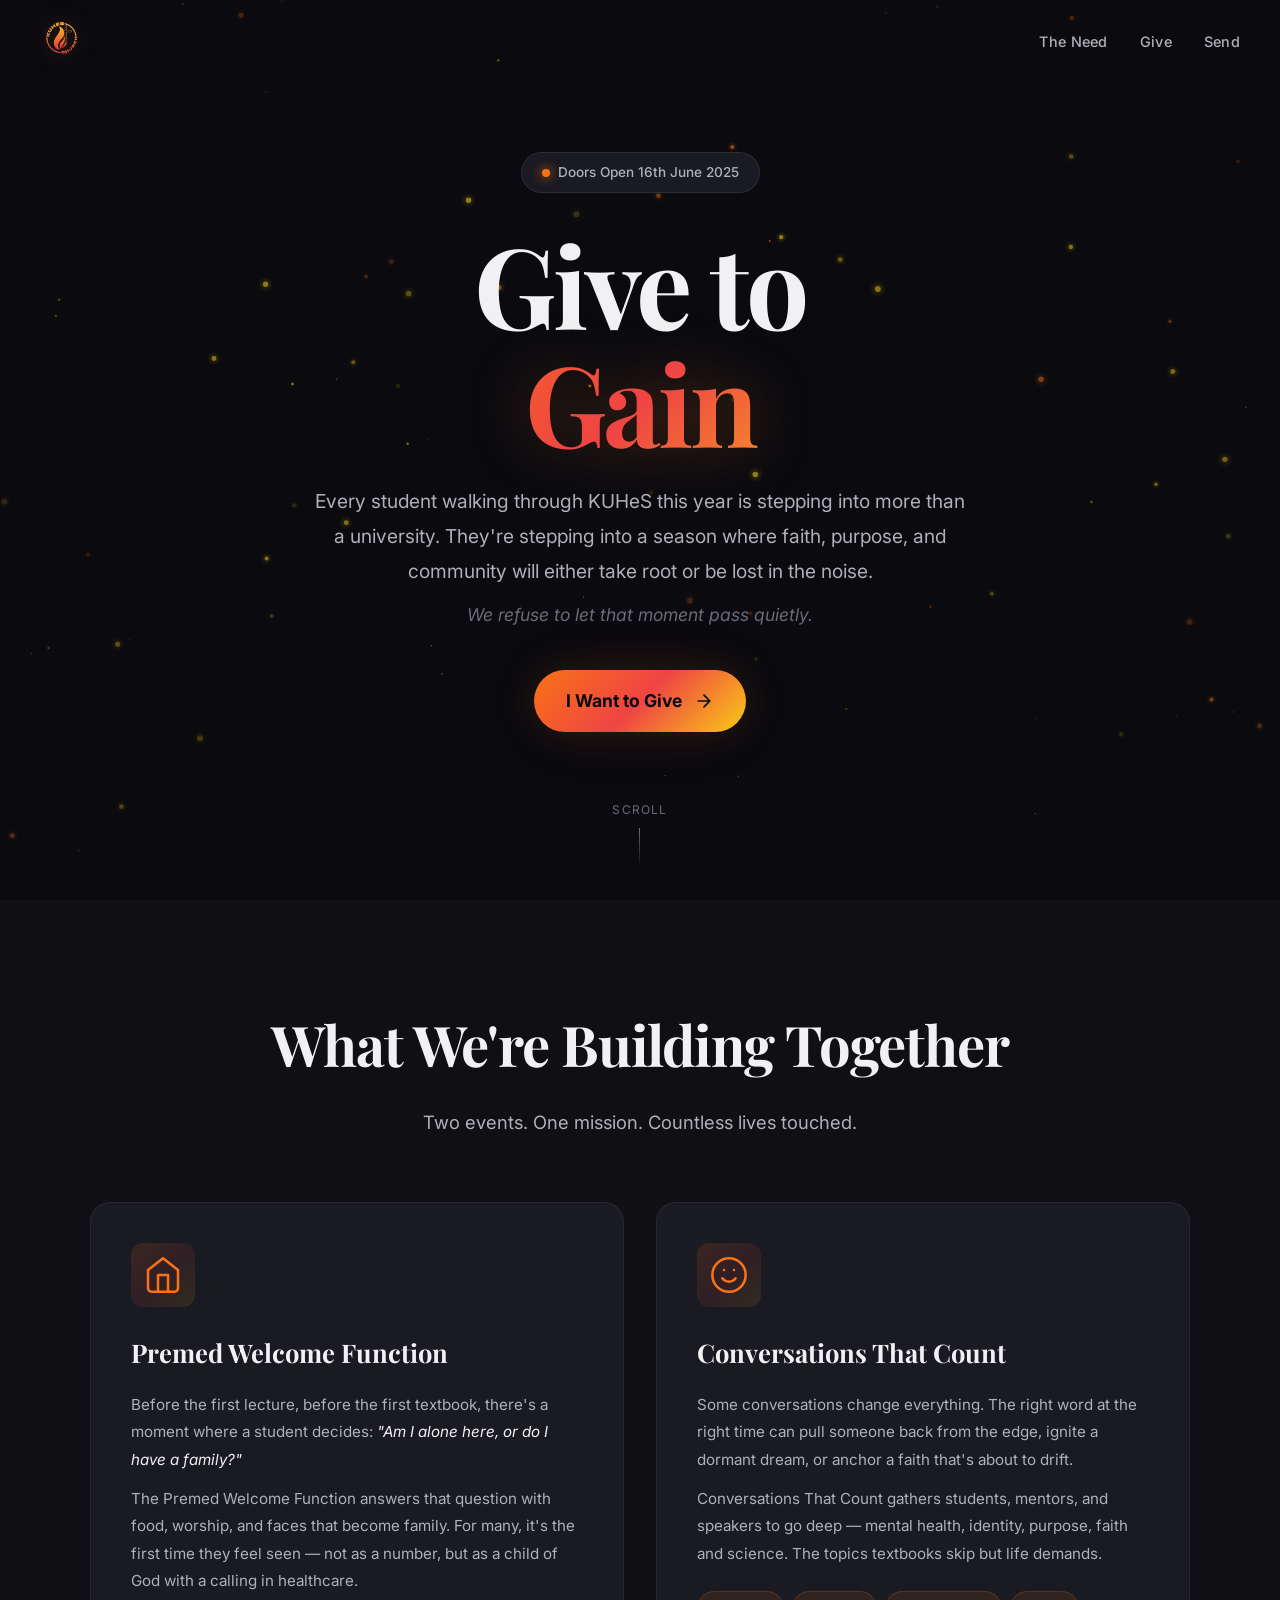
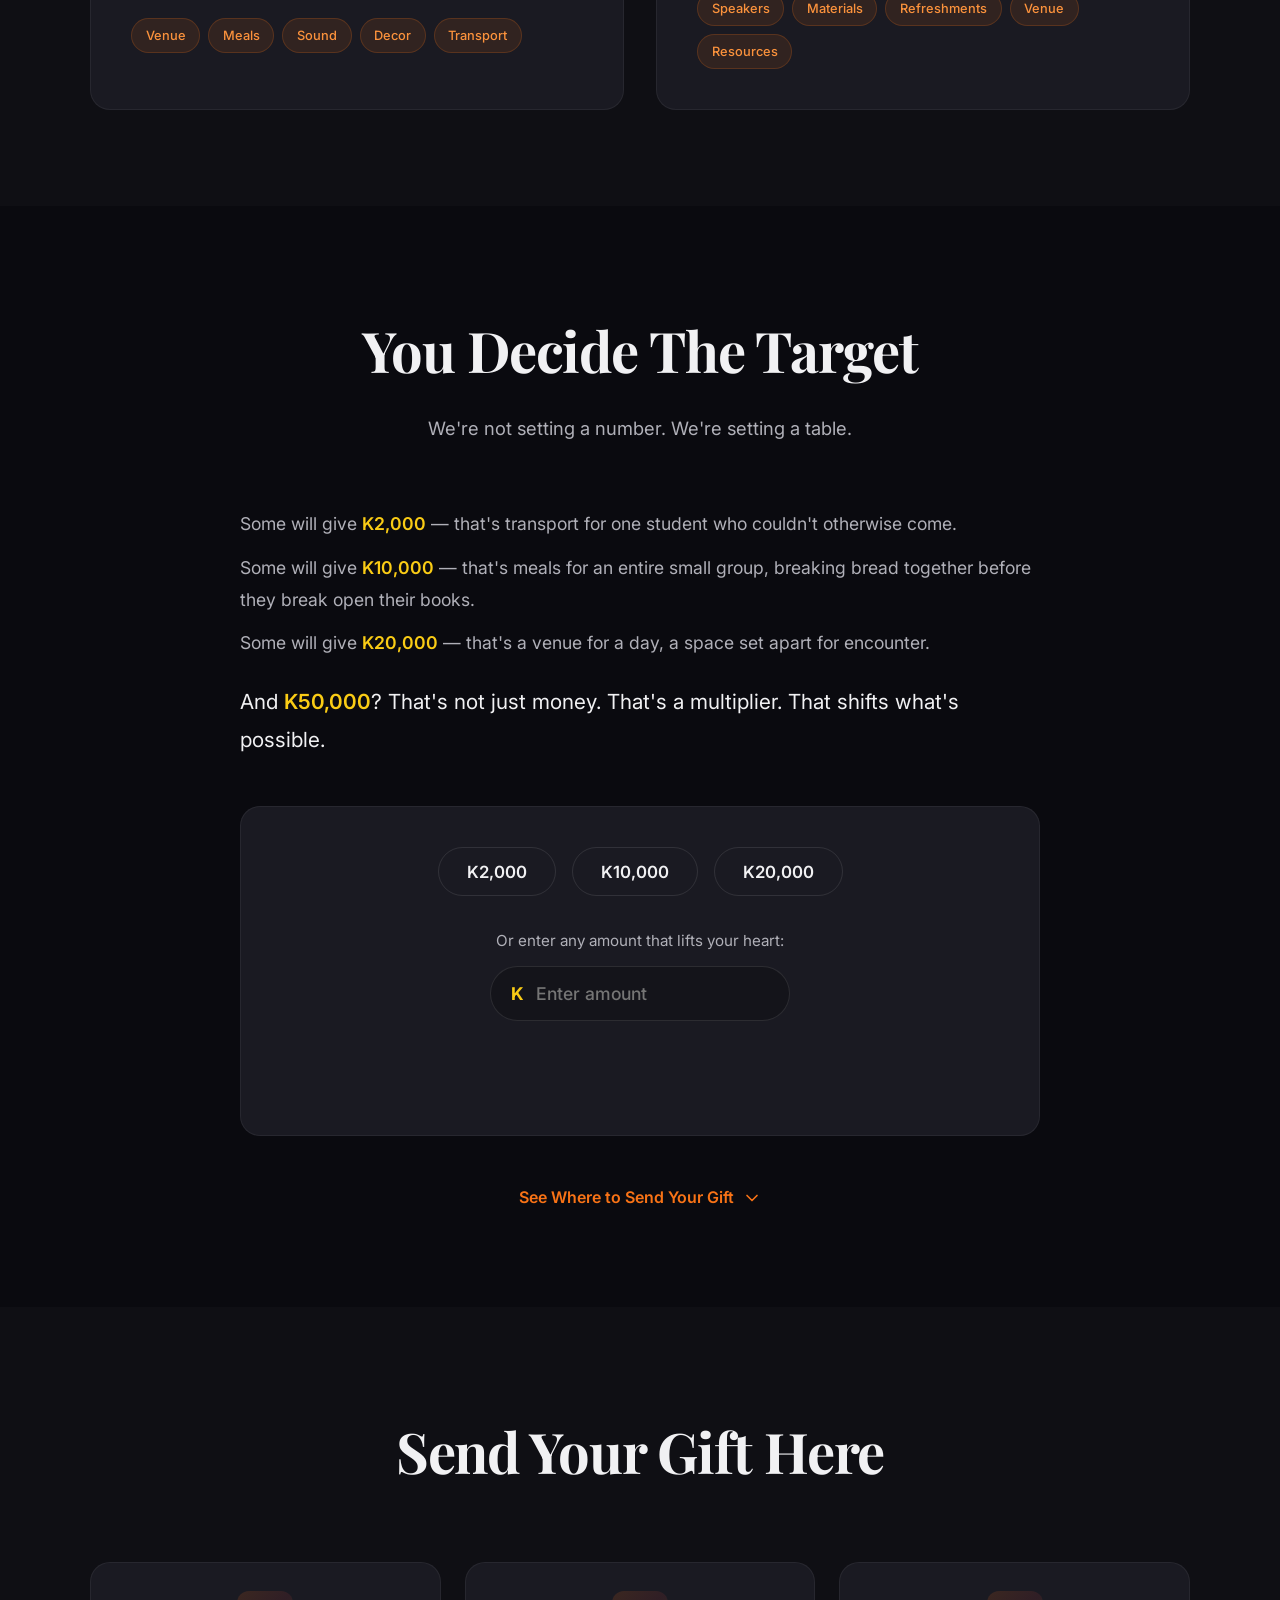
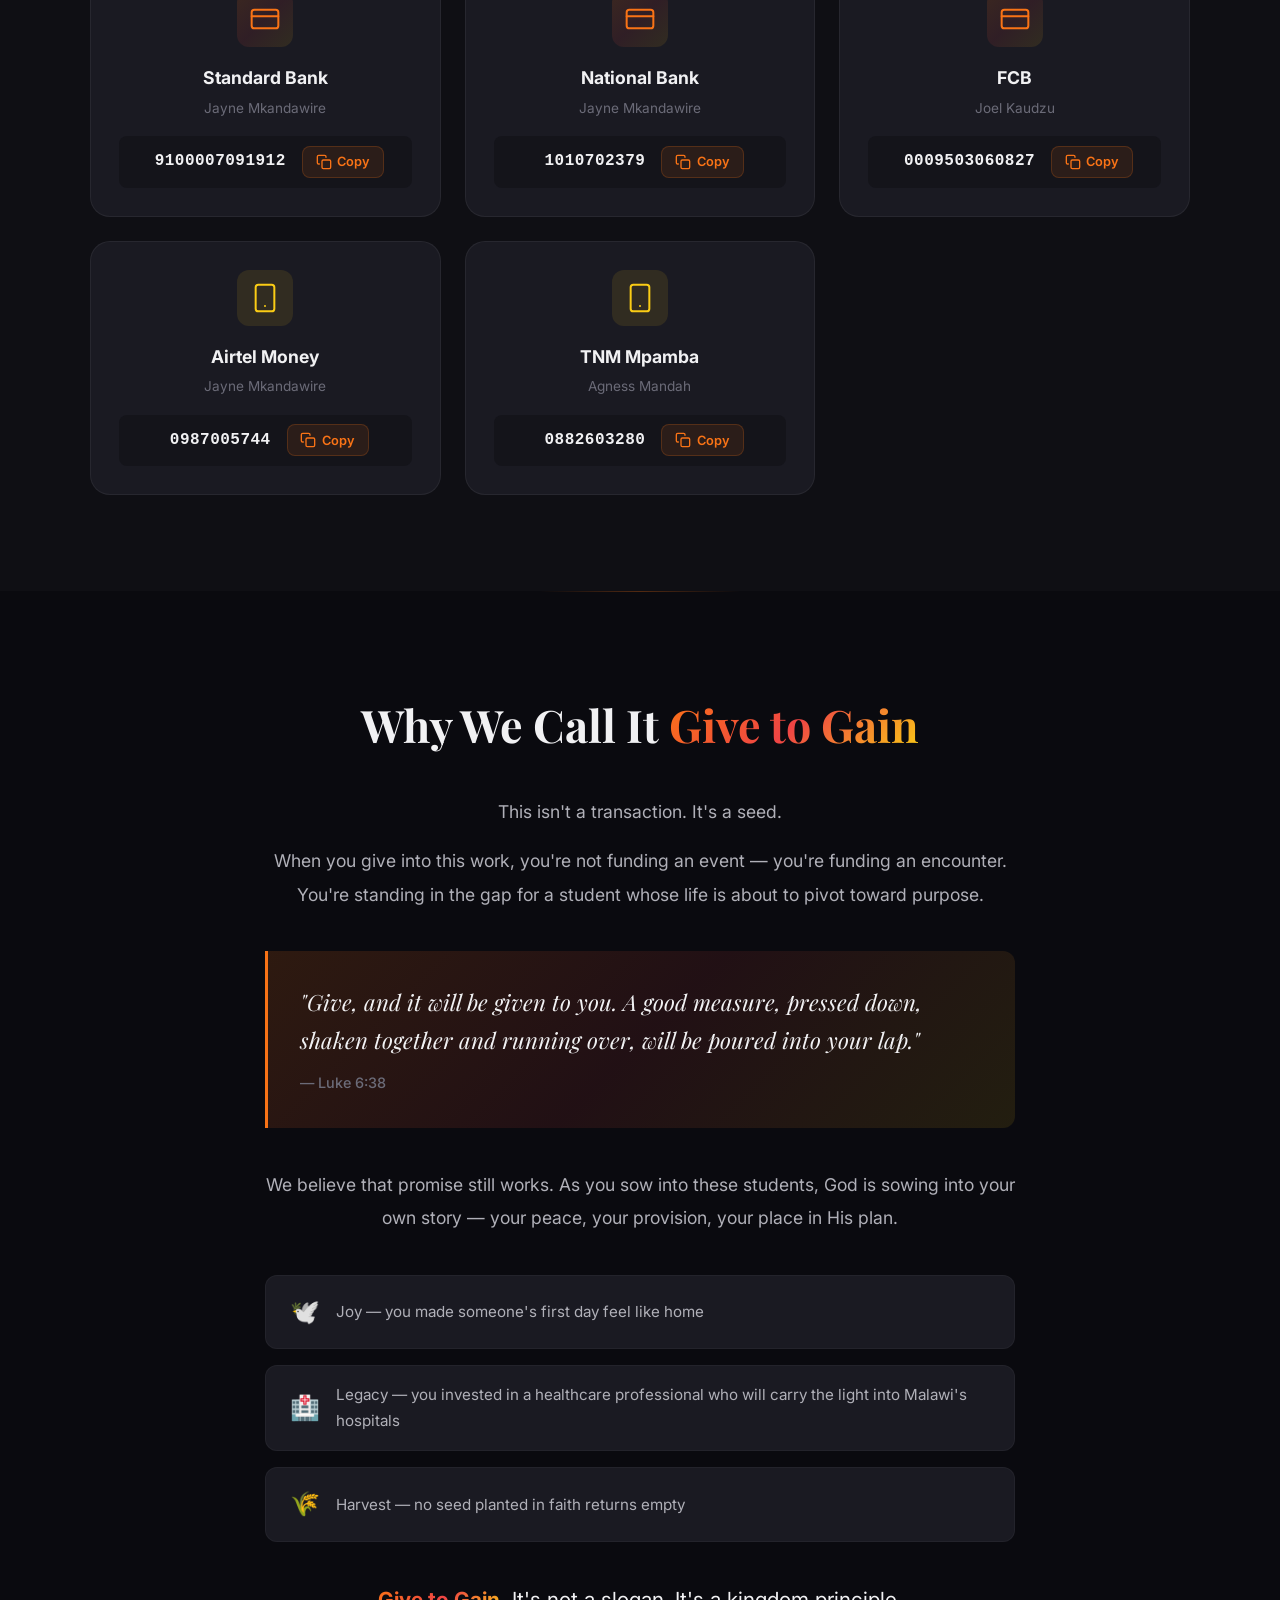
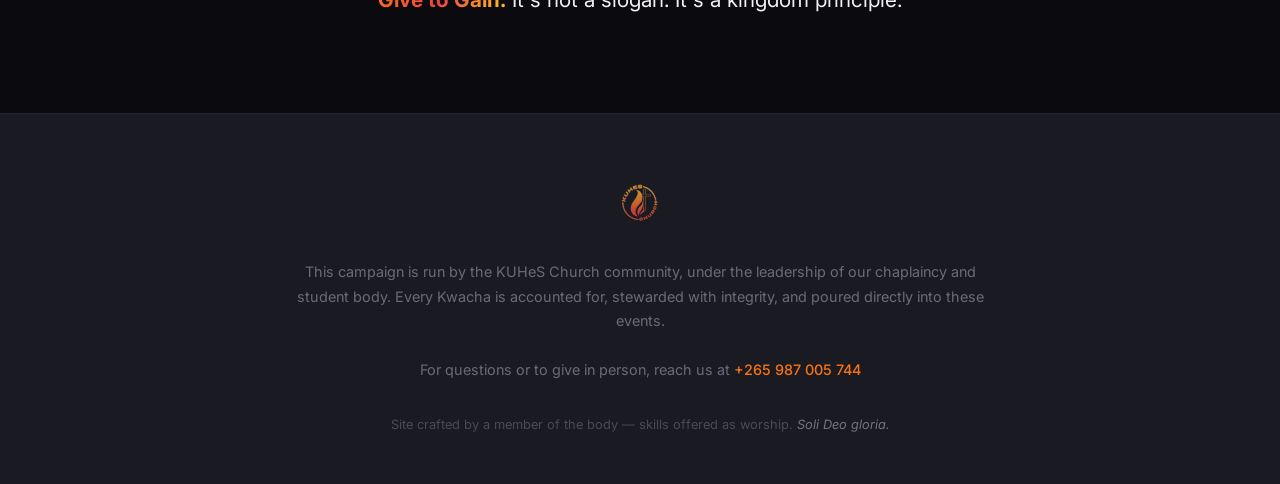
==== index.html @ b6901326 "Initial commit: Give to Gain — KUHeS Church 2025 landing page" ====
<!DOCTYPE html>
<html lang="en">
<head>
    <meta charset="UTF-8">
    <meta name="viewport" content="width=device-width, initial-scale=1.0">
    <meta name="description" content="Give to Gain — KUHeS Church 2025. Help us create a warm, impactful first experience for every student walking through KUHeS this year.">
    
    <!-- Open Graph / Social Preview -->
    <meta property="og:title" content="Give to Gain — KUHeS Church 2025">
    <meta property="og:description" content="Two events. One mission. Countless lives touched. Give what lifts your heart.">
    <meta property="og:type" content="website">
    <meta property="og:image" content="https://your-domain.com/assets/og-image.jpg">
    <meta property="og:image:width" content="1200">
    <meta property="og:image:height" content="630">
    <meta property="og:image:alt" content="Give to Gain - KUHeS Church 2025 campaign">
    <meta property="og:site_name" content="KUHeS Church">
    <meta property="og:locale" content="en_MW">
    
    <!-- Twitter Card (for Twitter/X previews) -->
    <meta name="twitter:card" content="summary_large_image">
    <meta name="twitter:title" content="Give to Gain — KUHeS Church 2025">
    <meta name="twitter:description" content="Two events. One mission. Countless lives touched. Give what lifts your heart.">
    <meta name="twitter:image" content="https://your-domain.com/assets/og-image.jpg">
    <meta name="twitter:image:alt" content="Give to Gain - KUHeS Church 2025 campaign">
    
    <meta name="theme-color" content="#0f0f14">
    <title>Give to Gain | KUHeS Church 2025</title>
    <link rel="icon" type="image/svg+xml" href="favicon.svg">
    <link rel="preconnect" href="https://fonts.googleapis.com">
    <link rel="preconnect" href="https://fonts.gstatic.com" crossorigin>
    <link href="https://fonts.googleapis.com/css2?family=Inter:wght@300;400;500;600;700;800;900&family=Playfair+Display:ital,wght@0,600;0,700;1,600&display=swap" rel="stylesheet">
    <link rel="stylesheet" href="css/style.css">
</head>
<body>
    <!-- Particle Canvas -->
    <canvas id="particleCanvas"></canvas>

    <!-- Navigation -->
    <nav class="nav">
        <div class="nav-inner">
            <div class="nav-logo">
                <img src="assets/logo.png" alt="KUHeS Church" class="logo-img">
            </div>
            <div class="nav-links">
                <a href="#need">The Need</a>
                <a href="#give">Give</a>
                <a href="#details">Send</a>
            </div>
            <button class="mobile-menu-toggle" aria-label="Menu">
                <span></span>
                <span></span>
                <span></span>
            </button>
        </div>
    </nav>

    <!-- SECTION 1: HERO -->
    <section class="hero" id="hero">
        <div class="hero-content">
            <div class="hero-badge">
                <span class="badge-dot"></span>
                Doors Open 16th June 2025
            </div>
            <h1 class="hero-title">
                <span class="title-line">Give to</span>
                <span class="title-line title-gain">Gain</span>
            </h1>
            <p class="hero-subtitle">
                Every student walking through KUHeS this year is stepping into more than a university. They're stepping into a season where faith, purpose, and community will either take root or be lost in the noise.
            </p>
            <p class="hero-subtitle-secondary">
                We refuse to let that moment pass quietly.
            </p>
            <div class="hero-cta">
                <a href="#give" class="cta-primary">
                    <span>I Want to Give</span>
                    <svg width="20" height="20" viewBox="0 0 24 24" fill="none" stroke="currentColor" stroke-width="2" stroke-linecap="round" stroke-linejoin="round">
                        <path d="M5 12h14M12 5l7 7-7 7"/>
                    </svg>
                </a>
            </div>
        </div>
        <div class="hero-scroll-indicator">
            <span>Scroll</span>
            <div class="scroll-line"></div>
        </div>
    </section>

    <!-- SECTION 2: THE NEED -->
    <section class="need" id="need">
        <div class="section-header reveal">
            <h2 class="section-title">What We're Building Together</h2>
            <p class="section-subtitle">Two events. One mission. Countless lives touched.</p>
        </div>
        <div class="need-cards">
            <div class="need-card reveal">
                <div class="card-glow"></div>
                <div class="card-icon">
                    <svg width="40" height="40" viewBox="0 0 24 24" fill="none" stroke="currentColor" stroke-width="1.5" stroke-linecap="round" stroke-linejoin="round">
                        <path d="M3 9l9-7 9 7v11a2 2 0 0 1-2 2H5a2 2 0 0 1-2-2z"/>
                        <polyline points="9 22 9 12 15 12 15 22"/>
                    </svg>
                </div>
                <h3 class="card-title">Premed Welcome Function</h3>
                <p class="card-body">
                    Before the first lecture, before the first textbook, there's a moment where a student decides: <em>"Am I alone here, or do I have a family?"</em>
                </p>
                <p class="card-body">
                    The Premed Welcome Function answers that question with food, worship, and faces that become family. For many, it's the first time they feel seen — not as a number, but as a child of God with a calling in healthcare.
                </p>
                <div class="card-needs">
                    <span class="need-tag">Venue</span>
                    <span class="need-tag">Meals</span>
                    <span class="need-tag">Sound</span>
                    <span class="need-tag">Decor</span>
                    <span class="need-tag">Transport</span>
                </div>
            </div>
            <div class="need-card reveal">
                <div class="card-glow"></div>
                <div class="card-icon">
                    <svg width="40" height="40" viewBox="0 0 24 24" fill="none" stroke="currentColor" stroke-width="1.5" stroke-linecap="round" stroke-linejoin="round">
                        <circle cx="12" cy="12" r="10"/>
                        <path d="M8 14s1.5 2 4 2 4-2 4-2"/>
                        <line x1="9" y1="9" x2="9.01" y2="9"/>
                        <line x1="15" y1="9" x2="15.01" y2="9"/>
                    </svg>
                </div>
                <h3 class="card-title">Conversations That Count</h3>
                <p class="card-body">
                    Some conversations change everything. The right word at the right time can pull someone back from the edge, ignite a dormant dream, or anchor a faith that's about to drift.
                </p>
                <p class="card-body">
                    Conversations That Count gathers students, mentors, and speakers to go deep — mental health, identity, purpose, faith and science. The topics textbooks skip but life demands.
                </p>
                <div class="card-needs">
                    <span class="need-tag">Speakers</span>
                    <span class="need-tag">Materials</span>
                    <span class="need-tag">Refreshments</span>
                    <span class="need-tag">Venue</span>
                    <span class="need-tag">Resources</span>
                </div>
            </div>
        </div>
    </section>

    <!-- SECTION 3: YOUR PART — THE HUMBLE ASK -->
    <section class="give" id="give">
        <div class="section-header reveal">
            <h2 class="section-title">You Decide The Target</h2>
            <p class="section-subtitle">We're not setting a number. We're setting a table.</p>
        </div>
        <div class="give-content">
            <div class="give-text reveal">
                <p>Some will give <strong>K2,000</strong> — that's transport for one student who couldn't otherwise come.</p>
                <p>Some will give <strong>K10,000</strong> — that's meals for an entire small group, breaking bread together before they break open their books.</p>
                <p>Some will give <strong>K20,000</strong> — that's a venue for a day, a space set apart for encounter.</p>
                <p class="give-emphasis">And <strong>K50,000</strong>? That's not just money. That's a multiplier. That shifts what's possible.</p>
            </div>
            <div class="give-interactive reveal">
                <div class="amount-presets">
                    <button class="amount-btn" data-amount="2000">K2,000</button>
                    <button class="amount-btn" data-amount="10000">K10,000</button>
                    <button class="amount-btn" data-amount="20000">K20,000</button>
                </div>
                <div class="custom-amount">
                    <label for="customAmount">Or enter any amount that lifts your heart:</label>
                    <div class="amount-input-wrapper">
                        <span class="currency">K</span>
                        <input type="number" id="customAmount" placeholder="Enter amount" min="0" step="any">
                    </div>
                </div>
                <div class="amount-confirmation" id="amountConfirmation">
                    <!-- Dynamic confirmation message appears here -->
                </div>
            </div>
        </div>
        <div class="give-scroll-to-details reveal">
            <a href="#details" class="cta-secondary">
                <span>See Where to Send Your Gift</span>
                <svg width="20" height="20" viewBox="0 0 24 24" fill="none" stroke="currentColor" stroke-width="2" stroke-linecap="round" stroke-linejoin="round">
                    <path d="M6 9l6 6 6-6"/>
                </svg>
            </a>
        </div>
    </section>

    <!-- SECTION 4: THE DETAILS — WHERE TO SEND -->
    <section class="details" id="details">
        <div class="section-header reveal">
            <h2 class="section-title">Send Your Gift Here</h2>
        </div>
        <div class="details-grid">
            <!-- Standard Bank -->
            <div class="detail-card reveal" data-bank="standard">
                <div class="bank-icon">
                    <svg width="32" height="32" viewBox="0 0 24 24" fill="none" stroke="currentColor" stroke-width="1.5" stroke-linecap="round" stroke-linejoin="round">
                        <rect x="2" y="5" width="20" height="14" rx="2"/>
                        <line x1="2" y1="10" x2="22" y2="10"/>
                    </svg>
                </div>
                <span class="bank-name">Standard Bank</span>
                <span class="account-name">Jayne Mkandawire</span>
                <div class="account-number-wrapper">
                    <code class="account-number">9100007091912</code>
                    <button class="copy-btn" data-copy="9100007091912" aria-label="Copy account number">
                        <svg width="16" height="16" viewBox="0 0 24 24" fill="none" stroke="currentColor" stroke-width="2" stroke-linecap="round" stroke-linejoin="round">
                            <rect x="9" y="9" width="13" height="13" rx="2" ry="2"/>
                            <path d="M5 15H4a2 2 0 0 1-2-2V4a2 2 0 0 1 2-2h9a2 2 0 0 1 2 2v1"/>
                        </svg>
                        <span>Copy</span>
                    </button>
                </div>
            </div>

            <!-- National Bank -->
            <div class="detail-card reveal" data-bank="national">
                <div class="bank-icon">
                    <svg width="32" height="32" viewBox="0 0 24 24" fill="none" stroke="currentColor" stroke-width="1.5" stroke-linecap="round" stroke-linejoin="round">
                        <rect x="2" y="5" width="20" height="14" rx="2"/>
                        <line x1="2" y1="10" x2="22" y2="10"/>
                    </svg>
                </div>
                <span class="bank-name">National Bank</span>
                <span class="account-name">Jayne Mkandawire</span>
                <div class="account-number-wrapper">
                    <code class="account-number">1010702379</code>
                    <button class="copy-btn" data-copy="1010702379" aria-label="Copy account number">
                        <svg width="16" height="16" viewBox="0 0 24 24" fill="none" stroke="currentColor" stroke-width="2" stroke-linecap="round" stroke-linejoin="round">
                            <rect x="9" y="9" width="13" height="13" rx="2" ry="2"/>
                            <path d="M5 15H4a2 2 0 0 1-2-2V4a2 2 0 0 1 2-2h9a2 2 0 0 1 2 2v1"/>
                        </svg>
                        <span>Copy</span>
                    </button>
                </div>
            </div>

            <!-- FCB -->
            <div class="detail-card reveal" data-bank="fcb">
                <div class="bank-icon">
                    <svg width="32" height="32" viewBox="0 0 24 24" fill="none" stroke="currentColor" stroke-width="1.5" stroke-linecap="round" stroke-linejoin="round">
                        <rect x="2" y="5" width="20" height="14" rx="2"/>
                        <line x1="2" y1="10" x2="22" y2="10"/>
                    </svg>
                </div>
                <span class="bank-name">FCB</span>
                <span class="account-name">Joel Kaudzu</span>
                <div class="account-number-wrapper">
                    <code class="account-number">0009503060827</code>
                    <button class="copy-btn" data-copy="0009503060827" aria-label="Copy account number">
                        <svg width="16" height="16" viewBox="0 0 24 24" fill="none" stroke="currentColor" stroke-width="2" stroke-linecap="round" stroke-linejoin="round">
                            <rect x="9" y="9" width="13" height="13" rx="2" ry="2"/>
                            <path d="M5 15H4a2 2 0 0 1-2-2V4a2 2 0 0 1 2-2h9a2 2 0 0 1 2 2v1"/>
                        </svg>
                        <span>Copy</span>
                    </button>
                </div>
            </div>

            <!-- Airtel Money -->
            <div class="detail-card reveal" data-bank="airtel">
                <div class="bank-icon mobile-icon">
                    <svg width="32" height="32" viewBox="0 0 24 24" fill="none" stroke="currentColor" stroke-width="1.5" stroke-linecap="round" stroke-linejoin="round">
                        <rect x="5" y="2" width="14" height="20" rx="2" ry="2"/>
                        <line x1="12" y1="18" x2="12.01" y2="18"/>
                    </svg>
                </div>
                <span class="bank-name">Airtel Money</span>
                <span class="account-name">Jayne Mkandawire</span>
                <div class="account-number-wrapper">
                    <code class="account-number">0987005744</code>
                    <button class="copy-btn" data-copy="0987005744" aria-label="Copy phone number">
                        <svg width="16" height="16" viewBox="0 0 24 24" fill="none" stroke="currentColor" stroke-width="2" stroke-linecap="round" stroke-linejoin="round">
                            <rect x="9" y="9" width="13" height="13" rx="2" ry="2"/>
                            <path d="M5 15H4a2 2 0 0 1-2-2V4a2 2 0 0 1 2-2h9a2 2 0 0 1 2 2v1"/>
                        </svg>
                        <span>Copy</span>
                    </button>
                </div>
            </div>

            <!-- TNM Mpamba -->
            <div class="detail-card reveal" data-bank="tnm">
                <div class="bank-icon mobile-icon">
                    <svg width="32" height="32" viewBox="0 0 24 24" fill="none" stroke="currentColor" stroke-width="1.5" stroke-linecap="round" stroke-linejoin="round">
                        <rect x="5" y="2" width="14" height="20" rx="2" ry="2"/>
                        <line x1="12" y1="18" x2="12.01" y2="18"/>
                    </svg>
                </div>
                <span class="bank-name">TNM Mpamba</span>
                <span class="account-name">Agness Mandah</span>
                <div class="account-number-wrapper">
                    <code class="account-number">0882603280</code>
                    <button class="copy-btn" data-copy="0882603280" aria-label="Copy phone number">
                        <svg width="16" height="16" viewBox="0 0 24 24" fill="none" stroke="currentColor" stroke-width="2" stroke-linecap="round" stroke-linejoin="round">
                            <rect x="9" y="9" width="13" height="13" rx="2" ry="2"/>
                            <path d="M5 15H4a2 2 0 0 1-2-2V4a2 2 0 0 1 2-2h9a2 2 0 0 1 2 2v1"/>
                        </svg>
                        <span>Copy</span>
                    </button>
                </div>
            </div>
        </div>
        <div class="toast" id="toast">
            <span class="toast-icon">✓</span>
            <span class="toast-message">Copied! Go with God.</span>
        </div>
    </section>

    <!-- SECTION 5: THE PROMISE -->
    <section class="promise" id="promise">
        <div class="promise-inner reveal">
            <h2 class="promise-title">Why We Call It <em>Give to Gain</em></h2>
            <p class="promise-body">
                This isn't a transaction. It's a seed.
            </p>
            <p class="promise-body">
                When you give into this work, you're not funding an event — you're funding an encounter. You're standing in the gap for a student whose life is about to pivot toward purpose.
            </p>
            <div class="scripture">
                <p class="scripture-text">
                    "Give, and it will be given to you. A good measure, pressed down, shaken together and running over, will be poured into your lap."
                </p>
                <p class="scripture-ref">— Luke 6:38</p>
            </div>
            <p class="promise-body">
                We believe that promise still works. As you sow into these students, God is sowing into your own story — your peace, your provision, your place in His plan.
            </p>
            <div class="promise-gains">
                <div class="gain-item">
                    <span class="gain-icon">🕊️</span>
                    <span>Joy — you made someone's first day feel like home</span>
                </div>
                <div class="gain-item">
                    <span class="gain-icon">🏥</span>
                    <span>Legacy — you invested in a healthcare professional who will carry the light into Malawi's hospitals</span>
                </div>
                <div class="gain-item">
                    <span class="gain-icon">🌾</span>
                    <span>Harvest — no seed planted in faith returns empty</span>
                </div>
            </div>
            <p class="promise-tagline">
                <strong>Give to Gain.</strong> It's not a slogan. It's a kingdom principle.
            </p>
        </div>
    </section>

    <!-- SECTION 6: FOOTER -->
    <footer class="footer">
        <div class="footer-inner">
            <div class="footer-logo">
                <img src="assets/logo.png" alt="KUHeS Church" class="logo-img">
            </div>
            <p class="footer-endorsement">
                This campaign is run by the KUHeS Church community, under the leadership of our chaplaincy and student body. Every Kwacha is accounted for, stewarded with integrity, and poured directly into these events.
            </p>
            <div class="footer-links">
                <span>For questions or to give in person, reach us at <a href="tel:+265987005744">+265 987 005 744</a></span>
            </div>
            <p class="footer-credit">
                Site crafted by a member of the body — skills offered as worship. <em>Soli Deo gloria.</em>
            </p>
        </div>
    </footer>

    <script src="js/main.js"></script>
</body>
</html>
---- css/style.css ----
/* ============================================
   GIVE TO GAIN — KUHeS CHURCH 2025
   Premium Static Site Stylesheet
   ============================================ */

/* --- CSS Custom Properties --- */
:root {
    --bg-deep: #0a0a0f;
    --bg-primary: #0f0f14;
    --bg-secondary: #14141a;
    --bg-card: #1a1a22;
    --bg-card-hover: #1f1f2a;
    --text-primary: #f1f1f3;
    --text-secondary: #b0b0b8;
    --text-muted: #6b6b78;
    --flame-orange: #F97316;
    --flame-gold: #FACC15;
    --flame-red: #EF4444;
    --flame-amber: #FB923C;
    --gradient-flame: linear-gradient(135deg, #F97316, #EF4444, #FACC15);
    --gradient-flame-subtle: linear-gradient(135deg, rgba(249, 115, 22, 0.15), rgba(239, 68, 68, 0.1), rgba(250, 204, 21, 0.1));
    --gradient-card-border: linear-gradient(135deg, rgba(249, 115, 22, 0.3), rgba(239, 68, 68, 0.2), rgba(250, 204, 21, 0.2));
    --radius-sm: 8px;
    --radius-md: 12px;
    --radius-lg: 20px;
    --radius-xl: 28px;
    --shadow-glow: 0 0 40px rgba(249, 115, 22, 0.15), 0 0 80px rgba(249, 115, 22, 0.05);
    --shadow-card: 0 4px 24px rgba(0, 0, 0, 0.3);
    --transition-fast: 150ms cubic-bezier(0.4, 0, 0.2, 1);
    --transition-smooth: 300ms cubic-bezier(0.4, 0, 0.2, 1);
    --transition-bounce: 400ms cubic-bezier(0.34, 1.56, 0.64, 1);
    --font-sans: 'Inter', -apple-system, BlinkMacSystemFont, 'Segoe UI', Roboto, sans-serif;
    --font-display: 'Playfair Display', Georgia, 'Times New Roman', serif;
}

/* --- Reset & Base --- */
*,
*::before,
*::after {
    box-sizing: border-box;
    margin: 0;
    padding: 0;
}

html {
    scroll-behavior: smooth;
    font-size: 16px;
    -webkit-font-smoothing: antialiased;
    -moz-osx-font-smoothing: grayscale;
}

body {
    font-family: var(--font-sans);
    background-color: var(--bg-deep);
    color: var(--text-primary);
    line-height: 1.7;
    overflow-x: hidden;
    cursor: default;
}

::selection {
    background: rgba(249, 115, 22, 0.4);
    color: var(--text-primary);
}

/* --- Particle Canvas --- */
#particleCanvas {
    position: fixed;
    top: 0;
    left: 0;
    width: 100%;
    height: 100%;
    pointer-events: none;
    z-index: 0;
}

/* --- Navigation --- */
.nav {
    position: fixed;
    top: 0;
    left: 0;
    right: 0;
    z-index: 1000;
    padding: 1rem 2rem;
    transition: background var(--transition-smooth), backdrop-filter var(--transition-smooth);
}

.nav.scrolled {
    background: rgba(10, 10, 15, 0.85);
    backdrop-filter: blur(20px);
    -webkit-backdrop-filter: blur(20px);
    border-bottom: 1px solid rgba(255, 255, 255, 0.05);
}

.nav-inner {
    max-width: 1200px;
    margin: 0 auto;
    display: flex;
    align-items: center;
    justify-content: space-between;
}

.nav-logo .logo-img {
    height: 44px;
    width: auto;
    filter: drop-shadow(0 0 12px rgba(249, 115, 22, 0.3));
    transition: filter var(--transition-smooth);
}

.nav-logo:hover .logo-img {
    filter: drop-shadow(0 0 20px rgba(249, 115, 22, 0.5));
}

.nav-links {
    display: flex;
    gap: 2rem;
    list-style: none;
}

.nav-links a {
    color: var(--text-secondary);
    text-decoration: none;
    font-size: 0.9rem;
    font-weight: 500;
    letter-spacing: 0.02em;
    transition: color var(--transition-fast);
    position: relative;
}

.nav-links a::after {
    content: '';
    position: absolute;
    bottom: -4px;
    left: 0;
    width: 0;
    height: 2px;
    background: var(--gradient-flame);
    border-radius: 1px;
    transition: width var(--transition-smooth);
}

.nav-links a:hover {
    color: var(--text-primary);
}

.nav-links a:hover::after {
    width: 100%;
}

/* --- Sections Base --- */
section {
    position: relative;
    z-index: 1;
    padding: 6rem 2rem;
}

.section-header {
    text-align: center;
    margin-bottom: 4rem;
}

.section-title {
    font-family: var(--font-display);
    font-size: clamp(2rem, 5vw, 3.5rem);
    font-weight: 700;
    color: var(--text-primary);
    margin-bottom: 1rem;
    letter-spacing: -0.02em;
}

.section-subtitle {
    font-size: 1.15rem;
    color: var(--text-secondary);
    max-width: 600px;
    margin: 0 auto;
}

/* --- Reveal Animation --- */
.reveal {
    opacity: 0;
    transform: translateY(40px);
    transition: opacity 0.8s cubic-bezier(0.4, 0, 0.2, 1), transform 0.8s cubic-bezier(0.4, 0, 0.2, 1);
}

.reveal.visible {
    opacity: 1;
    transform: translateY(0);
}

/* --- HERO SECTION --- */
.hero {
    min-height: 100vh;
    display: flex;
    flex-direction: column;
    align-items: center;
    justify-content: center;
    text-align: center;
    padding-top: 5rem;
}

.hero-content {
    max-width: 800px;
    margin: 0 auto;
}

.hero-badge {
    display: inline-flex;
    align-items: center;
    gap: 0.5rem;
    padding: 0.5rem 1.25rem;
    background: var(--bg-card);
    border: 1px solid rgba(255, 255, 255, 0.08);
    border-radius: 50px;
    font-size: 0.85rem;
    font-weight: 500;
    color: var(--text-secondary);
    margin-bottom: 2rem;
    animation: fadeInUp 0.8s ease-out;
}

.badge-dot {
    width: 8px;
    height: 8px;
    border-radius: 50%;
    background: var(--flame-orange);
    animation: dotPulse 2s ease-in-out infinite;
    box-shadow: 0 0 12px var(--flame-orange);
}

@keyframes dotPulse {
    0%, 100% { opacity: 1; box-shadow: 0 0 12px var(--flame-orange); }
    50% { opacity: 0.5; box-shadow: 0 0 24px var(--flame-orange); }
}

@keyframes fadeInUp {
    from { opacity: 0; transform: translateY(20px); }
    to { opacity: 1; transform: translateY(0); }
}

.hero-title {
    font-family: var(--font-display);
    font-size: clamp(3.5rem, 10vw, 7rem);
    font-weight: 700;
    line-height: 1.05;
    letter-spacing: -0.03em;
    margin-bottom: 1.5rem;
    animation: fadeInUp 1s ease-out 0.1s both;
}

.title-line {
    display: block;
}

.title-gain {
    background: var(--gradient-flame);
    -webkit-background-clip: text;
    -webkit-text-fill-color: transparent;
    background-clip: text;
    filter: drop-shadow(0 0 30px rgba(249, 115, 22, 0.3));
}

.hero-subtitle {
    font-size: 1.2rem;
    color: var(--text-secondary);
    max-width: 650px;
    margin: 0 auto 0.75rem;
    animation: fadeInUp 1s ease-out 0.2s both;
    line-height: 1.8;
}

.hero-subtitle-secondary {
    font-size: 1.1rem;
    color: var(--text-muted);
    font-style: italic;
    margin-bottom: 2.5rem;
    animation: fadeInUp 1s ease-out 0.3s both;
}

.hero-cta {
    animation: fadeInUp 1s ease-out 0.4s both;
}

.cta-primary {
    display: inline-flex;
    align-items: center;
    gap: 0.75rem;
    padding: 1rem 2rem;
    background: var(--gradient-flame);
    color: #0a0a0f;
    font-weight: 700;
    font-size: 1.1rem;
    border-radius: 50px;
    text-decoration: none;
    transition: transform var(--transition-bounce), box-shadow var(--transition-smooth);
    box-shadow: var(--shadow-glow);
    position: relative;
    overflow: hidden;
}

.cta-primary::before {
    content: '';
    position: absolute;
    top: 0;
    left: -100%;
    width: 100%;
    height: 100%;
    background: linear-gradient(90deg, transparent, rgba(255, 255, 255, 0.2), transparent);
    transition: left 0.5s;
}

.cta-primary:hover {
    transform: scale(1.05);
    box-shadow: 0 0 60px rgba(249, 115, 22, 0.3), 0 0 100px rgba(249, 115, 22, 0.1);
}

.cta-primary:hover::before {
    left: 100%;
}

.cta-primary svg {
    transition: transform var(--transition-smooth);
}

.cta-primary:hover svg {
    transform: translateX(4px);
}

/* Scroll Indicator */
.hero-scroll-indicator {
    position: absolute;
    bottom: 2rem;
    display: flex;
    flex-direction: column;
    align-items: center;
    gap: 0.5rem;
    animation: fadeInUp 1s ease-out 0.6s both;
    color: var(--text-muted);
    font-size: 0.75rem;
    letter-spacing: 0.1em;
    text-transform: uppercase;
}

.scroll-line {
    width: 1px;
    height: 40px;
    background: linear-gradient(to bottom, var(--text-muted), transparent);
    animation: scrollLine 2s ease-in-out infinite;
}

@keyframes scrollLine {
    0%, 100% { opacity: 0.2; transform: scaleY(0.8); }
    50% { opacity: 1; transform: scaleY(1); }
}

/* --- THE NEED SECTION --- */
.need {
    background: var(--bg-primary);
}

.need-cards {
    display: grid;
    grid-template-columns: repeat(auto-fit, minmax(380px, 1fr));
    gap: 2rem;
    max-width: 1100px;
    margin: 0 auto;
}

.need-card {
    background: var(--bg-card);
    border: 1px solid rgba(255, 255, 255, 0.06);
    border-radius: var(--radius-lg);
    padding: 2.5rem;
    position: relative;
    overflow: hidden;
    transition: all var(--transition-smooth);
}

.need-card:hover {
    background: var(--bg-card-hover);
    border-color: rgba(249, 115, 22, 0.2);
    transform: translateY(-4px);
    box-shadow: var(--shadow-card);
}

.card-glow {
    position: absolute;
    top: -50%;
    left: -50%;
    width: 200%;
    height: 200%;
    background: radial-gradient(circle at center, rgba(249, 115, 22, 0.03), transparent 70%);
    pointer-events: none;
    transition: opacity var(--transition-smooth);
    opacity: 0;
}

.need-card:hover .card-glow {
    opacity: 1;
}

.card-icon {
    width: 64px;
    height: 64px;
    border-radius: var(--radius-md);
    background: var(--gradient-flame-subtle);
    display: flex;
    align-items: center;
    justify-content: center;
    margin-bottom: 1.5rem;
    color: var(--flame-orange);
}

.card-title {
    font-family: var(--font-display);
    font-size: 1.6rem;
    font-weight: 700;
    margin-bottom: 1rem;
    color: var(--text-primary);
}

.card-body {
    color: var(--text-secondary);
    margin-bottom: 0.75rem;
    font-size: 0.95rem;
    line-height: 1.8;
}

.card-body em {
    color: var(--text-primary);
    font-style: italic;
}

.card-needs {
    display: flex;
    flex-wrap: wrap;
    gap: 0.5rem;
    margin-top: 1.5rem;
}

.need-tag {
    padding: 0.35rem 0.85rem;
    background: rgba(249, 115, 22, 0.1);
    border: 1px solid rgba(249, 115, 22, 0.2);
    border-radius: 50px;
    font-size: 0.8rem;
    color: var(--flame-amber);
    font-weight: 500;
}

/* --- GIVE SECTION (Your Part) --- */
.give {
    background: var(--bg-deep);
}

.give-content {
    max-width: 800px;
    margin: 0 auto;
}

.give-text {
    margin-bottom: 3rem;
}

.give-text p {
    font-size: 1.1rem;
    color: var(--text-secondary);
    margin-bottom: 0.75rem;
    line-height: 1.8;
}

.give-text strong {
    color: var(--flame-gold);
    font-weight: 600;
}

.give-emphasis {
    font-size: 1.3rem !important;
    color: var(--text-primary) !important;
    margin-top: 1.5rem !important;
}

.give-interactive {
    background: var(--bg-card);
    border: 1px solid rgba(255, 255, 255, 0.06);
    border-radius: var(--radius-lg);
    padding: 2.5rem;
    text-align: center;
}

.amount-presets {
    display: flex;
    flex-wrap: wrap;
    gap: 1rem;
    justify-content: center;
    margin-bottom: 2rem;
}

.amount-btn {
    padding: 0.85rem 1.75rem;
    background: transparent;
    border: 1px solid rgba(255, 255, 255, 0.1);
    border-radius: 50px;
    color: var(--text-primary);
    font-size: 1.05rem;
    font-weight: 600;
    cursor: pointer;
    transition: all var(--transition-bounce);
    position: relative;
    overflow: hidden;
    font-family: var(--font-sans);
}

.amount-btn::before {
    content: '';
    position: absolute;
    inset: 0;
    border-radius: 50px;
    background: var(--gradient-flame);
    opacity: 0;
    transition: opacity var(--transition-smooth);
    z-index: -1;
}

.amount-btn:hover {
    border-color: transparent;
    transform: scale(1.05);
    color: #0a0a0f;
    box-shadow: var(--shadow-glow);
}

.amount-btn:hover::before {
    opacity: 1;
}

.amount-btn.selected {
    background: var(--gradient-flame);
    border-color: transparent;
    color: #0a0a0f;
    box-shadow: var(--shadow-glow);
    transform: scale(1.05);
}

.custom-amount {
    margin-bottom: 1.5rem;
}

.custom-amount label {
    display: block;
    color: var(--text-secondary);
    font-size: 0.95rem;
    margin-bottom: 0.75rem;
}

.amount-input-wrapper {
    display: flex;
    align-items: center;
    max-width: 300px;
    margin: 0 auto;
    background: var(--bg-secondary);
    border: 1px solid rgba(255, 255, 255, 0.1);
    border-radius: 50px;
    padding: 0.25rem 0.25rem 0.25rem 1.25rem;
    transition: border-color var(--transition-smooth), box-shadow var(--transition-smooth);
}

.amount-input-wrapper:focus-within {
    border-color: var(--flame-orange);
    box-shadow: 0 0 0 3px rgba(249, 115, 22, 0.15);
}

.currency {
    font-size: 1.1rem;
    font-weight: 700;
    color: var(--flame-gold);
    margin-right: 0.25rem;
}

#customAmount {
    flex: 1;
    background: transparent;
    border: none;
    outline: none;
    color: var(--text-primary);
    font-size: 1.1rem;
    font-weight: 500;
    padding: 0.75rem 0.5rem;
    font-family: var(--font-sans);
    -moz-appearance: textfield;
}

#customAmount::-webkit-inner-spin-button,
#customAmount::-webkit-outer-spin-button {
    -webkit-appearance: none;
    margin: 0;
}

.amount-confirmation {
    min-height: 50px;
    display: flex;
    align-items: center;
    justify-content: center;
}

.confirmation-message {
    padding: 0.75rem 1.5rem;
    background: rgba(250, 204, 21, 0.1);
    border: 1px solid rgba(250, 204, 21, 0.2);
    border-radius: 50px;
    color: var(--flame-gold);
    font-size: 0.95rem;
    animation: confirmationIn 0.5s cubic-bezier(0.34, 1.56, 0.64, 1);
}

@keyframes confirmationIn {
    from { opacity: 0; transform: scale(0.9) translateY(10px); }
    to { opacity: 1; transform: scale(1) translateY(0); }
}

.give-scroll-to-details {
    text-align: center;
    margin-top: 3rem;
}

.cta-secondary {
    display: inline-flex;
    align-items: center;
    gap: 0.5rem;
    color: var(--flame-orange);
    text-decoration: none;
    font-weight: 600;
    font-size: 1rem;
    transition: all var(--transition-smooth);
}

.cta-secondary:hover {
    gap: 0.75rem;
    color: var(--flame-gold);
}

.cta-secondary svg {
    transition: transform var(--transition-smooth);
}

.cta-secondary:hover svg {
    transform: translateY(4px);
}

/* --- DETAILS SECTION (Where to Send) --- */
.details {
    background: var(--bg-primary);
}

.details-grid {
    display: grid;
    grid-template-columns: repeat(auto-fill, minmax(300px, 1fr));
    gap: 1.5rem;
    max-width: 1100px;
    margin: 0 auto;
}

.detail-card {
    background: var(--bg-card);
    border: 1px solid rgba(255, 255, 255, 0.06);
    border-radius: var(--radius-lg);
    padding: 1.75rem;
    text-align: center;
    transition: all var(--transition-smooth);
    position: relative;
    overflow: hidden;
}

.detail-card::after {
    content: '';
    position: absolute;
    inset: 0;
    border-radius: var(--radius-lg);
    border: 1px solid transparent;
    background: var(--gradient-card-border);
    -webkit-mask: linear-gradient(#fff 0 0) padding-box, linear-gradient(#fff 0 0);
    -webkit-mask-composite: xor;
    mask-composite: exclude;
    opacity: 0;
    transition: opacity var(--transition-smooth);
}

.detail-card:hover {
    transform: translateY(-2px);
    box-shadow: var(--shadow-card);
    background: var(--bg-card-hover);
}

.detail-card:hover::after {
    opacity: 1;
}

.bank-icon {
    width: 56px;
    height: 56px;
    border-radius: var(--radius-md);
    background: var(--gradient-flame-subtle);
    display: flex;
    align-items: center;
    justify-content: center;
    margin: 0 auto 1rem;
    color: var(--flame-orange);
}

.mobile-icon {
    background: rgba(250, 204, 21, 0.1);
    color: var(--flame-gold);
}

.bank-name {
    display: block;
    font-weight: 700;
    font-size: 1.1rem;
    color: var(--text-primary);
    margin-bottom: 0.25rem;
}

.account-name {
    display: block;
    font-size: 0.85rem;
    color: var(--text-muted);
    margin-bottom: 1rem;
}

.account-number-wrapper {
    display: flex;
    align-items: center;
    gap: 0.5rem;
    background: var(--bg-secondary);
    border-radius: var(--radius-sm);
    padding: 0.5rem;
    justify-content: center;
}

.account-number {
    font-size: 1rem;
    font-weight: 600;
    color: var(--text-primary);
    letter-spacing: 0.03em;
    font-family: 'SF Mono', 'Fira Code', 'Fira Mono', 'Roboto Mono', monospace;
    background: transparent;
    padding: 0.25rem 0.5rem;
    user-select: all;
}

.copy-btn {
    display: flex;
    align-items: center;
    gap: 0.35rem;
    padding: 0.45rem 0.8rem;
    background: rgba(249, 115, 22, 0.1);
    border: 1px solid rgba(249, 115, 22, 0.2);
    border-radius: var(--radius-sm);
    color: var(--flame-orange);
    font-size: 0.8rem;
    font-weight: 600;
    cursor: pointer;
    transition: all var(--transition-fast);
    white-space: nowrap;
    font-family: var(--font-sans);
}

.copy-btn:hover {
    background: rgba(249, 115, 22, 0.2);
    border-color: rgba(249, 115, 22, 0.4);
}

.copy-btn.copied {
    background: rgba(34, 197, 94, 0.15);
    border-color: rgba(34, 197, 94, 0.3);
    color: #22c55e;
}

/* Toast Notification */
.toast {
    position: fixed;
    bottom: 2rem;
    left: 50%;
    transform: translateX(-50%) translateY(100px);
    background: #1a1a22;
    border: 1px solid rgba(34, 197, 94, 0.3);
    border-radius: 50px;
    padding: 0.75rem 1.5rem;
    display: flex;
    align-items: center;
    gap: 0.5rem;
    color: #22c55e;
    font-weight: 600;
    font-size: 0.9rem;
    z-index: 2000;
    opacity: 0;
    transition: all 0.4s cubic-bezier(0.34, 1.56, 0.64, 1);
    box-shadow: 0 8px 32px rgba(0, 0, 0, 0.4);
}

.toast.show {
    opacity: 1;
    transform: translateX(-50%) translateY(0);
}

.toast-icon {
    font-size: 1.1rem;
}

/* --- PROMISE SECTION --- */
.promise {
    background: var(--bg-deep);
    position: relative;
}

.promise::before {
    content: '';
    position: absolute;
    top: 0;
    left: 50%;
    transform: translateX(-50%);
    width: 200px;
    height: 1px;
    background: linear-gradient(90deg, transparent, rgba(249, 115, 22, 0.3), transparent);
}

.promise-inner {
    max-width: 750px;
    margin: 0 auto;
    text-align: center;
}

.promise-title {
    font-family: var(--font-display);
    font-size: clamp(2rem, 5vw, 2.8rem);
    font-weight: 700;
    margin-bottom: 2rem;
    color: var(--text-primary);
}

.promise-title em {
    background: var(--gradient-flame);
    -webkit-background-clip: text;
    -webkit-text-fill-color: transparent;
    background-clip: text;
    font-style: normal;
}

.promise-body {
    font-size: 1.1rem;
    color: var(--text-secondary);
    margin-bottom: 1rem;
    line-height: 1.9;
}

.scripture {
    margin: 2.5rem 0;
    padding: 2rem;
    background: var(--gradient-flame-subtle);
    border-left: 3px solid var(--flame-orange);
    border-radius: 0 var(--radius-md) var(--radius-md) 0;
    text-align: left;
}

.scripture-text {
    font-family: var(--font-display);
    font-size: 1.4rem;
    font-style: italic;
    color: var(--text-primary);
    line-height: 1.7;
    margin-bottom: 0.75rem;
}

.scripture-ref {
    font-size: 0.9rem;
    color: var(--text-muted);
    font-weight: 500;
}

.promise-gains {
    display: flex;
    flex-direction: column;
    gap: 1rem;
    margin: 2.5rem 0;
}

.gain-item {
    display: flex;
    align-items: center;
    gap: 1rem;
    background: var(--bg-card);
    padding: 1rem 1.5rem;
    border-radius: var(--radius-md);
    text-align: left;
    color: var(--text-secondary);
    font-size: 0.95rem;
    border: 1px solid rgba(255, 255, 255, 0.04);
}

.gain-icon {
    font-size: 1.5rem;
    flex-shrink: 0;
}

.promise-tagline {
    font-size: 1.3rem;
    color: var(--text-primary);
    margin-top: 2rem;
}

.promise-tagline strong {
    background: var(--gradient-flame);
    -webkit-background-clip: text;
    -webkit-text-fill-color: transparent;
    background-clip: text;
}

/* --- FOOTER --- */
.footer {
    background: var(--bg-card);
    border-top: 1px solid rgba(255, 255, 255, 0.04);
    padding: 4rem 2rem 3rem;
}

.footer-inner {
    max-width: 700px;
    margin: 0 auto;
    text-align: center;
}

.footer-logo {
    margin-bottom: 1.5rem;
}

.footer-logo .logo-img {
    height: 50px;
    width: auto;
    opacity: 0.8;
    transition: opacity var(--transition-smooth);
}

.footer-logo:hover .logo-img {
    opacity: 1;
}

.footer-endorsement {
    font-size: 0.9rem;
    color: var(--text-muted);
    margin-bottom: 1.5rem;
    line-height: 1.7;
}

.footer-links {
    font-size: 0.9rem;
    color: var(--text-muted);
    margin-bottom: 2rem;
}

.footer-links a {
    color: var(--flame-orange);
    text-decoration: none;
    font-weight: 500;
    transition: color var(--transition-fast);
}

.footer-links a:hover {
    color: var(--flame-gold);
}

.footer-credit {
    font-size: 0.8rem;
    color: var(--text-muted);
    opacity: 0.6;
}

.footer-credit em {
    font-style: italic;
    color: var(--text-secondary);
}

/* --- RESPONSIVE --- */
@media (max-width: 768px) {
    section {
        padding: 4rem 1.25rem;
    }

    .hero {
        min-height: 90vh;
        padding-top: 4rem;
    }

    .hero-title {
        font-size: clamp(2.5rem, 8vw, 4rem);
    }

    .hero-subtitle {
        font-size: 1rem;
    }

    .need-cards {
        grid-template-columns: 1fr;
    }

    .need-card {
        padding: 1.75rem;
    }

    .details-grid {
        grid-template-columns: 1fr 1fr;
        gap: 0.75rem;
    }

    .detail-card {
        padding: 1.25rem;
    }

    .account-number {
        font-size: 0.85rem;
    }

    .amount-presets {
        flex-direction: column;
        align-items: center;
    }

    .amount-btn {
        width: 100%;
        max-width: 250px;
    }

    .nav {
        padding: 0.75rem 1rem;
    }

    .nav-links {
        gap: 1rem;
    }

    .nav-links a {
        font-size: 0.8rem;
    }

    .scripture {
        padding: 1.5rem;
    }

    .scripture-text {
        font-size: 1.15rem;
    }
}

@media (max-width: 480px) {
    .details-grid {
        grid-template-columns: 1fr;
    }

    .hero-badge {
        font-size: 0.75rem;
        padding: 0.4rem 1rem;
    }

    .card-title {
        font-size: 1.3rem;
    }

    .nav-logo .logo-img {
        height: 32px;
    }
}

/* Mobile Menu Toggle */
.mobile-menu-toggle {
    display: none;
    background: none;
    border: none;
    cursor: pointer;
    padding: 0.5rem;
    flex-direction: column;
    gap: 5px;
    z-index: 1001;
}

.mobile-menu-toggle span {
    display: block;
    width: 24px;
    height: 2px;
    background: var(--text-primary);
    transition: all var(--transition-smooth);
    border-radius: 2px;
}

@media (max-width: 600px) {
    .mobile-menu-toggle {
        display: flex;
    }
    
    .nav-links {
        position: fixed;
        top: 0;
        right: -100%;
        width: 70%;
        max-width: 300px;
        height: 100vh;
        background: rgba(10, 10, 15, 0.95);
        backdrop-filter: blur(20px);
        flex-direction: column;
        padding: 5rem 2rem;
        gap: 2rem;
        transition: right var(--transition-smooth);
        z-index: 1000;
    }
    
    .nav-links.active {
        right: 0;
    }
    
    .nav-links a {
        font-size: 1.1rem;
    }
}
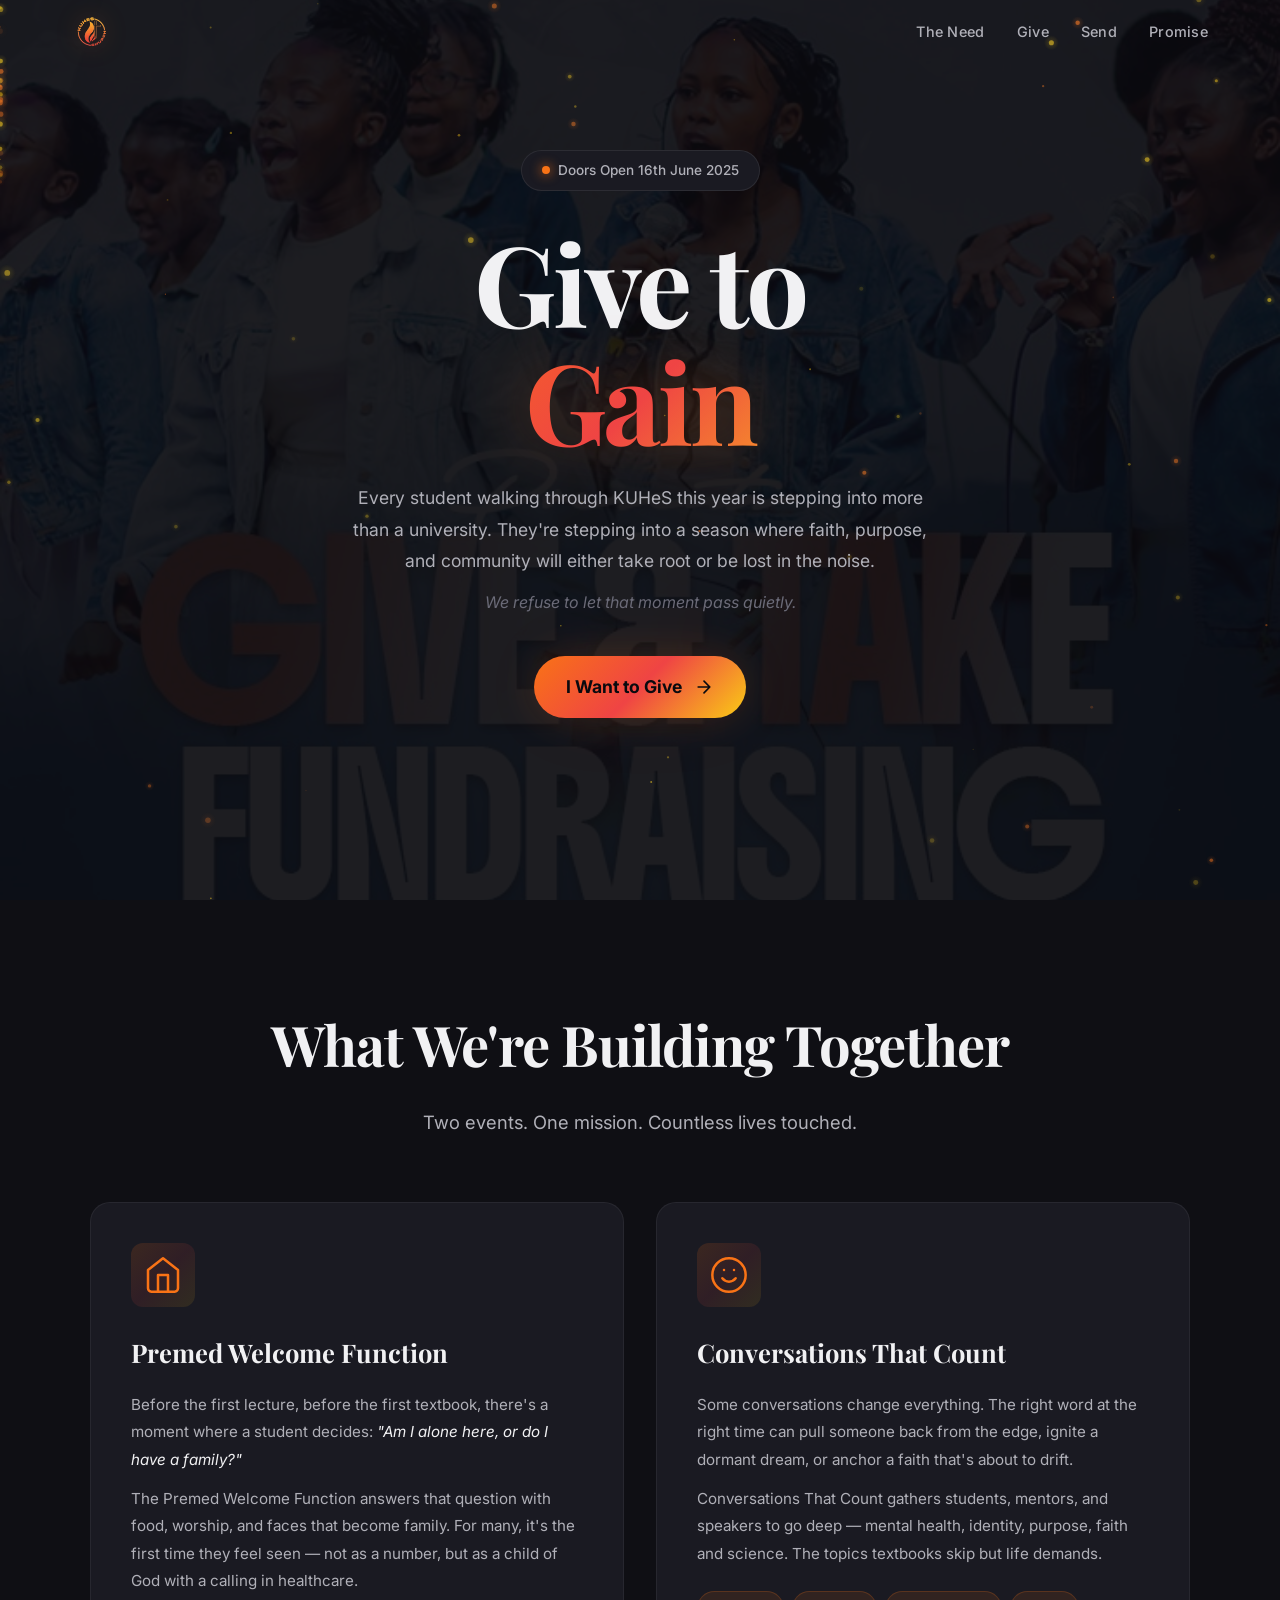
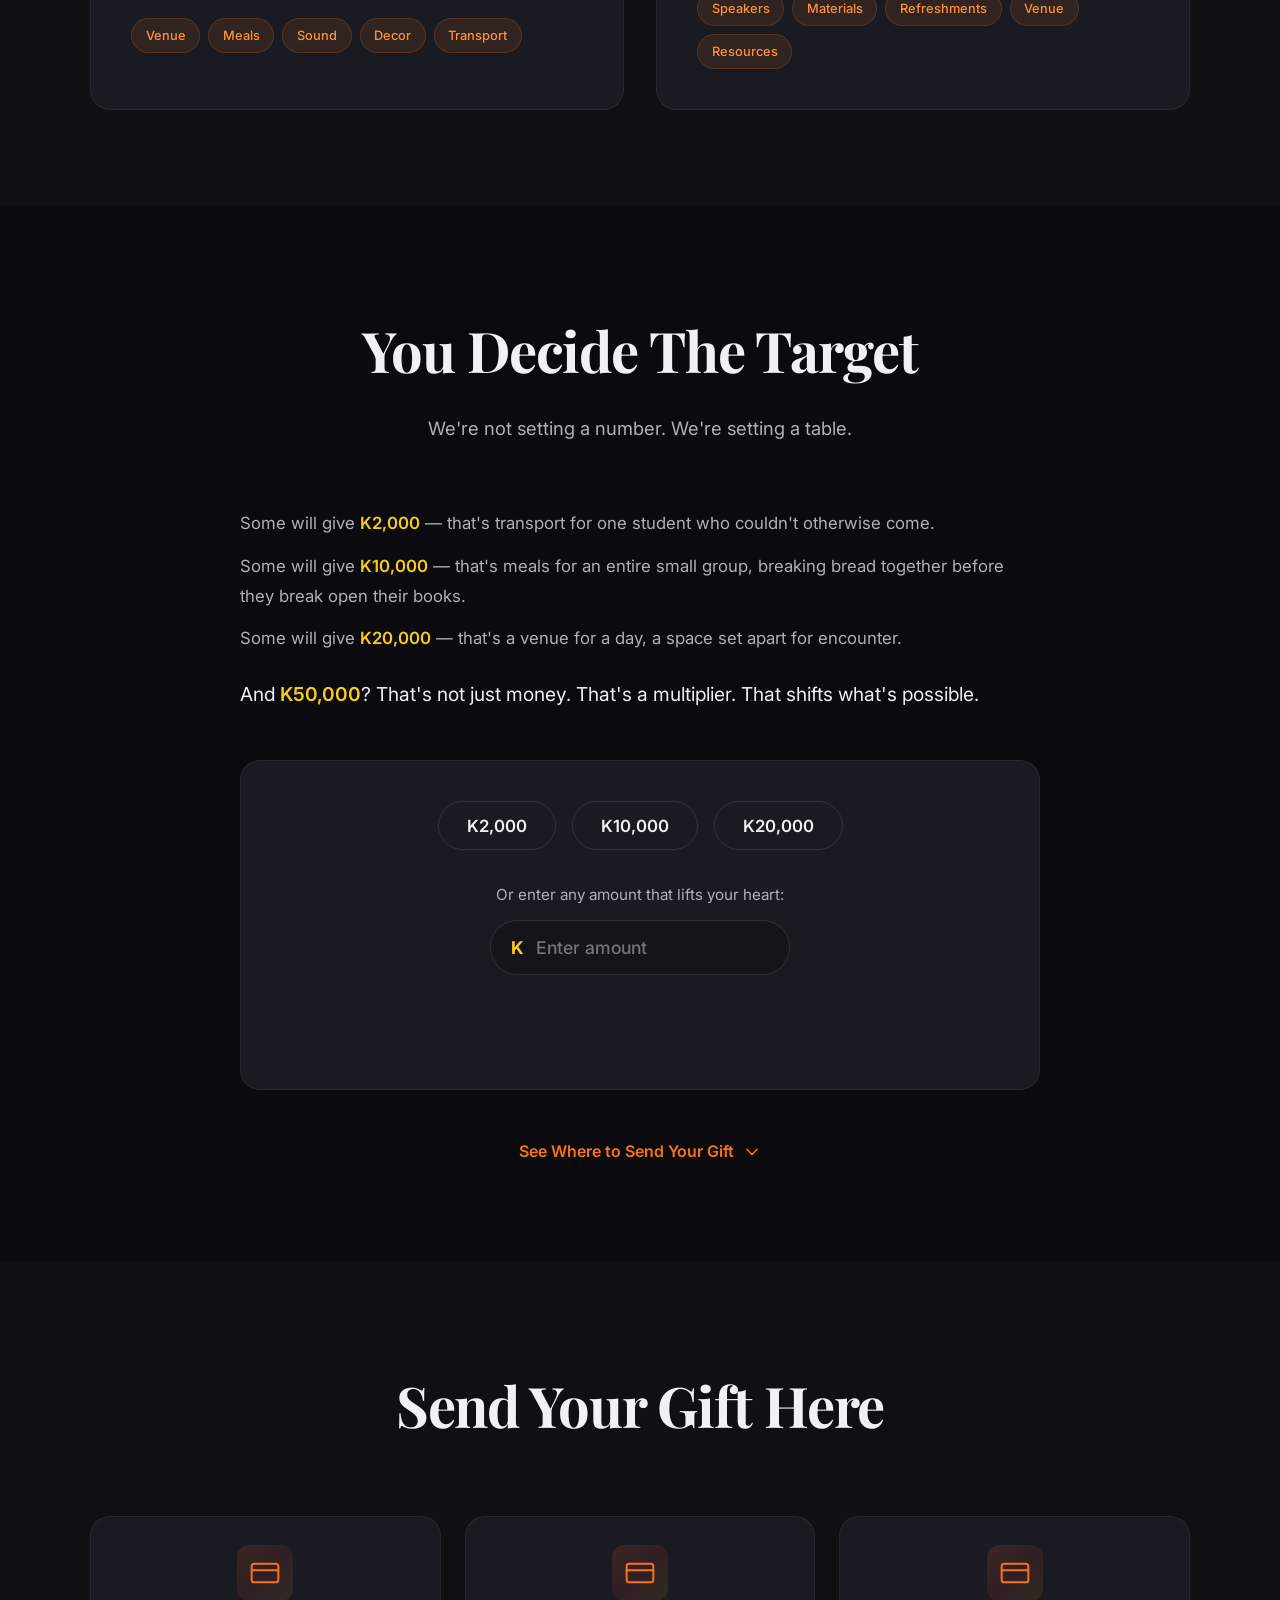
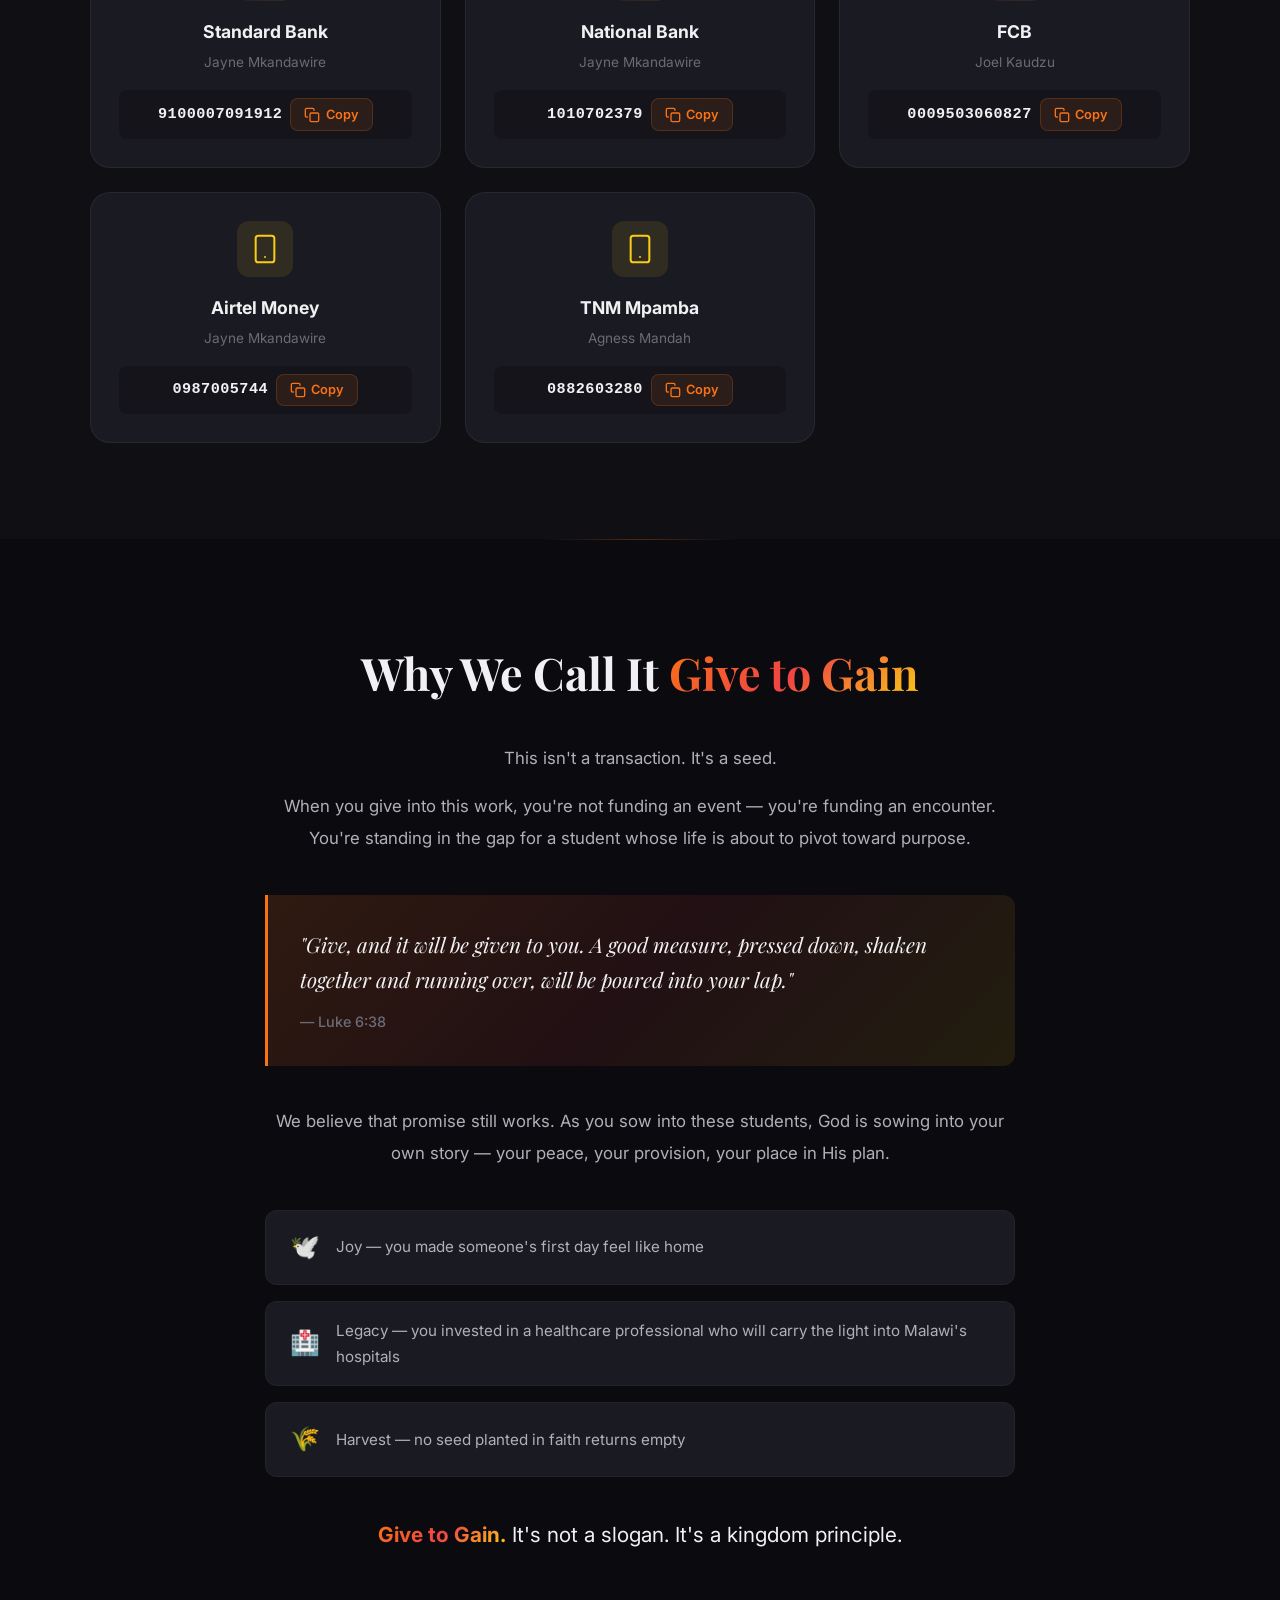
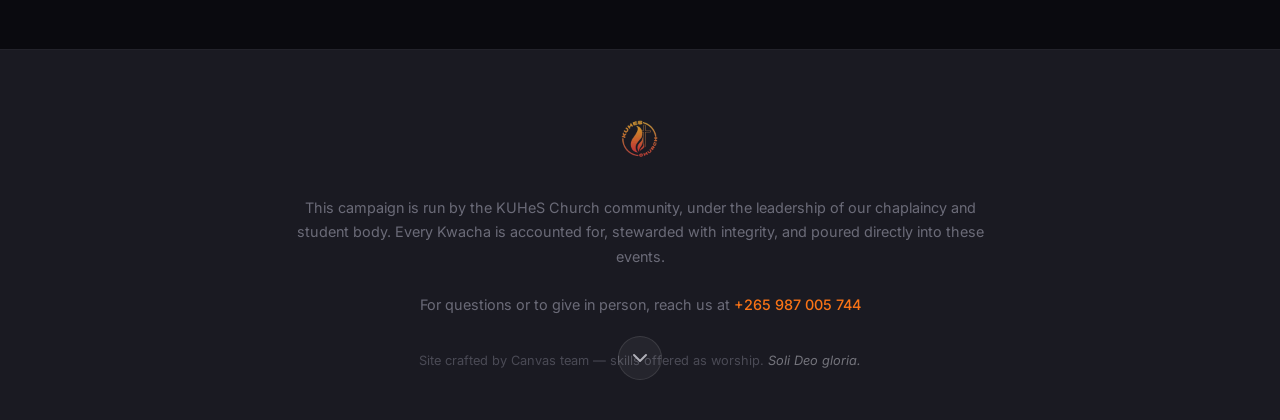
==== commit 336de371: "v2: Fix mobile scroll, add hamburger, back-to-top, scroll-down, hero bg" ====
--- a/index.html
+++ b/index.html
@@ -2,25 +2,25 @@
 <html lang="en">
 <head>
     <meta charset="UTF-8">
-    <meta name="viewport" content="width=device-width, initial-scale=1.0">
+    <meta name="viewport" content="width=device-width, initial-scale=1.0, maximum-scale=1.0, user-scalable=no">
     <meta name="description" content="Give to Gain — KUHeS Church 2025. Help us create a warm, impactful first experience for every student walking through KUHeS this year.">
     
     <!-- Open Graph / Social Preview -->
     <meta property="og:title" content="Give to Gain — KUHeS Church 2025">
     <meta property="og:description" content="Two events. One mission. Countless lives touched. Give what lifts your heart.">
     <meta property="og:type" content="website">
-    <meta property="og:image" content="https://your-domain.com/assets/og-image.jpg">
+    <meta property="og:image" content="https://give-to-gain.netlify.app/assets/og-image.jpg">
     <meta property="og:image:width" content="1200">
     <meta property="og:image:height" content="630">
     <meta property="og:image:alt" content="Give to Gain - KUHeS Church 2025 campaign">
     <meta property="og:site_name" content="KUHeS Church">
     <meta property="og:locale" content="en_MW">
     
-    <!-- Twitter Card (for Twitter/X previews) -->
+    <!-- Twitter Card -->
     <meta name="twitter:card" content="summary_large_image">
     <meta name="twitter:title" content="Give to Gain — KUHeS Church 2025">
     <meta name="twitter:description" content="Two events. One mission. Countless lives touched. Give what lifts your heart.">
-    <meta name="twitter:image" content="https://your-domain.com/assets/og-image.jpg">
+    <meta name="twitter:image" content="https://give-to-gain.netlify.app/assets/og-image.jpg">
     <meta name="twitter:image:alt" content="Give to Gain - KUHeS Church 2025 campaign">
     
     <meta name="theme-color" content="#0f0f14">
@@ -35,24 +35,45 @@
     <!-- Particle Canvas -->
     <canvas id="particleCanvas"></canvas>
 
+    <!-- Hero Background Image (faded) -->
+    <div class="hero-bg-image" id="heroBgImage"></div>
+
     <!-- Navigation -->
-    <nav class="nav">
+    <nav class="nav" id="navbar">
         <div class="nav-inner">
-            <div class="nav-logo">
+            <a href="#hero" class="nav-logo">
                 <img src="assets/logo.png" alt="KUHeS Church" class="logo-img">
-            </div>
-            <div class="nav-links">
+            </a>
+            <div class="nav-links" id="navLinks">
                 <a href="#need">The Need</a>
                 <a href="#give">Give</a>
                 <a href="#details">Send</a>
-            </div>
-            <button class="mobile-menu-toggle" aria-label="Menu">
+                <a href="#promise">Promise</a>
+            </div>
+            <button class="hamburger" id="hamburgerBtn" aria-label="Menu">
                 <span></span>
                 <span></span>
                 <span></span>
             </button>
         </div>
     </nav>
+
+    <!-- Mobile Menu Overlay -->
+    <div class="mobile-menu-overlay" id="mobileMenuOverlay"></div>
+
+    <!-- Back to Top Button -->
+    <button class="back-to-top" id="backToTopBtn" aria-label="Back to top">
+        <svg width="20" height="20" viewBox="0 0 24 24" fill="none" stroke="currentColor" stroke-width="2.5" stroke-linecap="round" stroke-linejoin="round">
+            <path d="M18 15l-6-6-6 6"/>
+        </svg>
+    </button>
+
+    <!-- Scroll Down Button (Hero) -->
+    <a href="#need" class="scroll-down-btn" id="scrollDownBtn" aria-label="Scroll down">
+        <svg width="24" height="24" viewBox="0 0 24 24" fill="none" stroke="currentColor" stroke-width="2" stroke-linecap="round" stroke-linejoin="round">
+            <path d="M6 9l6 6 6-6"/>
+        </svg>
+    </a>
 
     <!-- SECTION 1: HERO -->
     <section class="hero" id="hero">
@@ -80,10 +101,6 @@
                 </a>
             </div>
         </div>
-        <div class="hero-scroll-indicator">
-            <span>Scroll</span>
-            <div class="scroll-line"></div>
-        </div>
     </section>
 
     <!-- SECTION 2: THE NEED -->
@@ -144,7 +161,7 @@
         </div>
     </section>
 
-    <!-- SECTION 3: YOUR PART — THE HUMBLE ASK -->
+    <!-- SECTION 3: YOUR PART -->
     <section class="give" id="give">
         <div class="section-header reveal">
             <h2 class="section-title">You Decide The Target</h2>
@@ -167,12 +184,10 @@
                     <label for="customAmount">Or enter any amount that lifts your heart:</label>
                     <div class="amount-input-wrapper">
                         <span class="currency">K</span>
-                        <input type="number" id="customAmount" placeholder="Enter amount" min="0" step="any">
+                        <input type="number" id="customAmount" placeholder="Enter amount" min="0" step="any" inputmode="numeric">
                     </div>
                 </div>
-                <div class="amount-confirmation" id="amountConfirmation">
-                    <!-- Dynamic confirmation message appears here -->
-                </div>
+                <div class="amount-confirmation" id="amountConfirmation"></div>
             </div>
         </div>
         <div class="give-scroll-to-details reveal">
@@ -185,14 +200,13 @@
         </div>
     </section>
 
-    <!-- SECTION 4: THE DETAILS — WHERE TO SEND -->
+    <!-- SECTION 4: THE DETAILS -->
     <section class="details" id="details">
         <div class="section-header reveal">
             <h2 class="section-title">Send Your Gift Here</h2>
         </div>
         <div class="details-grid">
-            <!-- Standard Bank -->
-            <div class="detail-card reveal" data-bank="standard">
+            <div class="detail-card reveal">
                 <div class="bank-icon">
                     <svg width="32" height="32" viewBox="0 0 24 24" fill="none" stroke="currentColor" stroke-width="1.5" stroke-linecap="round" stroke-linejoin="round">
                         <rect x="2" y="5" width="20" height="14" rx="2"/>
@@ -212,9 +226,7 @@
                     </button>
                 </div>
             </div>
-
-            <!-- National Bank -->
-            <div class="detail-card reveal" data-bank="national">
+            <div class="detail-card reveal">
                 <div class="bank-icon">
                     <svg width="32" height="32" viewBox="0 0 24 24" fill="none" stroke="currentColor" stroke-width="1.5" stroke-linecap="round" stroke-linejoin="round">
                         <rect x="2" y="5" width="20" height="14" rx="2"/>
@@ -234,9 +246,7 @@
                     </button>
                 </div>
             </div>
-
-            <!-- FCB -->
-            <div class="detail-card reveal" data-bank="fcb">
+            <div class="detail-card reveal">
                 <div class="bank-icon">
                     <svg width="32" height="32" viewBox="0 0 24 24" fill="none" stroke="currentColor" stroke-width="1.5" stroke-linecap="round" stroke-linejoin="round">
                         <rect x="2" y="5" width="20" height="14" rx="2"/>
@@ -256,9 +266,7 @@
                     </button>
                 </div>
             </div>
-
-            <!-- Airtel Money -->
-            <div class="detail-card reveal" data-bank="airtel">
+            <div class="detail-card reveal">
                 <div class="bank-icon mobile-icon">
                     <svg width="32" height="32" viewBox="0 0 24 24" fill="none" stroke="currentColor" stroke-width="1.5" stroke-linecap="round" stroke-linejoin="round">
                         <rect x="5" y="2" width="14" height="20" rx="2" ry="2"/>
@@ -278,9 +286,7 @@
                     </button>
                 </div>
             </div>
-
-            <!-- TNM Mpamba -->
-            <div class="detail-card reveal" data-bank="tnm">
+            <div class="detail-card reveal">
                 <div class="bank-icon mobile-icon">
                     <svg width="32" height="32" viewBox="0 0 24 24" fill="none" stroke="currentColor" stroke-width="1.5" stroke-linecap="round" stroke-linejoin="round">
                         <rect x="5" y="2" width="14" height="20" rx="2" ry="2"/>
@@ -311,38 +317,19 @@
     <section class="promise" id="promise">
         <div class="promise-inner reveal">
             <h2 class="promise-title">Why We Call It <em>Give to Gain</em></h2>
-            <p class="promise-body">
-                This isn't a transaction. It's a seed.
-            </p>
-            <p class="promise-body">
-                When you give into this work, you're not funding an event — you're funding an encounter. You're standing in the gap for a student whose life is about to pivot toward purpose.
-            </p>
+            <p class="promise-body">This isn't a transaction. It's a seed.</p>
+            <p class="promise-body">When you give into this work, you're not funding an event — you're funding an encounter. You're standing in the gap for a student whose life is about to pivot toward purpose.</p>
             <div class="scripture">
-                <p class="scripture-text">
-                    "Give, and it will be given to you. A good measure, pressed down, shaken together and running over, will be poured into your lap."
-                </p>
+                <p class="scripture-text">"Give, and it will be given to you. A good measure, pressed down, shaken together and running over, will be poured into your lap."</p>
                 <p class="scripture-ref">— Luke 6:38</p>
             </div>
-            <p class="promise-body">
-                We believe that promise still works. As you sow into these students, God is sowing into your own story — your peace, your provision, your place in His plan.
-            </p>
+            <p class="promise-body">We believe that promise still works. As you sow into these students, God is sowing into your own story — your peace, your provision, your place in His plan.</p>
             <div class="promise-gains">
-                <div class="gain-item">
-                    <span class="gain-icon">🕊️</span>
-                    <span>Joy — you made someone's first day feel like home</span>
-                </div>
-                <div class="gain-item">
-                    <span class="gain-icon">🏥</span>
-                    <span>Legacy — you invested in a healthcare professional who will carry the light into Malawi's hospitals</span>
-                </div>
-                <div class="gain-item">
-                    <span class="gain-icon">🌾</span>
-                    <span>Harvest — no seed planted in faith returns empty</span>
-                </div>
-            </div>
-            <p class="promise-tagline">
-                <strong>Give to Gain.</strong> It's not a slogan. It's a kingdom principle.
-            </p>
+                <div class="gain-item"><span class="gain-icon">🕊️</span><span>Joy — you made someone's first day feel like home</span></div>
+                <div class="gain-item"><span class="gain-icon">🏥</span><span>Legacy — you invested in a healthcare professional who will carry the light into Malawi's hospitals</span></div>
+                <div class="gain-item"><span class="gain-icon">🌾</span><span>Harvest — no seed planted in faith returns empty</span></div>
+            </div>
+            <p class="promise-tagline"><strong>Give to Gain.</strong> It's not a slogan. It's a kingdom principle.</p>
         </div>
     </section>
 
@@ -352,15 +339,11 @@
             <div class="footer-logo">
                 <img src="assets/logo.png" alt="KUHeS Church" class="logo-img">
             </div>
-            <p class="footer-endorsement">
-                This campaign is run by the KUHeS Church community, under the leadership of our chaplaincy and student body. Every Kwacha is accounted for, stewarded with integrity, and poured directly into these events.
-            </p>
+            <p class="footer-endorsement">This campaign is run by the KUHeS Church community, under the leadership of our chaplaincy and student body. Every Kwacha is accounted for, stewarded with integrity, and poured directly into these events.</p>
             <div class="footer-links">
                 <span>For questions or to give in person, reach us at <a href="tel:+265987005744">+265 987 005 744</a></span>
             </div>
-            <p class="footer-credit">
-                Site crafted by a member of the body — skills offered as worship. <em>Soli Deo gloria.</em>
-            </p>
+            <p class="footer-credit">Site crafted by Canvas team — skills offered as worship. <em>Soli Deo gloria.</em></p>
         </div>
     </footer>
 
--- a/css/style.css
+++ b/css/style.css
@@ -1,6 +1,6 @@
 /* ============================================
    GIVE TO GAIN — KUHeS CHURCH 2025
-   Premium Static Site Stylesheet
+   Premium Static Site Stylesheet v2
    ============================================ */
 
 /* --- CSS Custom Properties --- */
@@ -19,7 +19,6 @@
     --flame-amber: #FB923C;
     --gradient-flame: linear-gradient(135deg, #F97316, #EF4444, #FACC15);
     --gradient-flame-subtle: linear-gradient(135deg, rgba(249, 115, 22, 0.15), rgba(239, 68, 68, 0.1), rgba(250, 204, 21, 0.1));
-    --gradient-card-border: linear-gradient(135deg, rgba(249, 115, 22, 0.3), rgba(239, 68, 68, 0.2), rgba(250, 204, 21, 0.2));
     --radius-sm: 8px;
     --radius-md: 12px;
     --radius-lg: 20px;
@@ -31,12 +30,11 @@
     --transition-bounce: 400ms cubic-bezier(0.34, 1.56, 0.64, 1);
     --font-sans: 'Inter', -apple-system, BlinkMacSystemFont, 'Segoe UI', Roboto, sans-serif;
     --font-display: 'Playfair Display', Georgia, 'Times New Roman', serif;
+    --nav-height: 64px;
 }
 
 /* --- Reset & Base --- */
-*,
-*::before,
-*::after {
+*, *::before, *::after {
     box-sizing: border-box;
     margin: 0;
     padding: 0;
@@ -47,6 +45,8 @@
     font-size: 16px;
     -webkit-font-smoothing: antialiased;
     -moz-osx-font-smoothing: grayscale;
+    overflow-x: hidden;
+    width: 100%;
 }
 
 body {
@@ -55,12 +55,19 @@
     color: var(--text-primary);
     line-height: 1.7;
     overflow-x: hidden;
-    cursor: default;
+    width: 100%;
+    max-width: 100vw;
+    position: relative;
 }
 
 ::selection {
     background: rgba(249, 115, 22, 0.4);
     color: var(--text-primary);
+}
+
+img {
+    max-width: 100%;
+    height: auto;
 }
 
 /* --- Particle Canvas --- */
@@ -74,6 +81,23 @@
     z-index: 0;
 }
 
+/* --- Hero Background Image --- */
+.hero-bg-image {
+    position: fixed;
+    top: 0;
+    left: 0;
+    width: 100%;
+    height: 100vh;
+    background-size: cover;
+    background-position: center;
+    background-repeat: no-repeat;
+    opacity: 0.08;
+    z-index: 0;
+    pointer-events: none;
+    will-change: transform;
+    transform: translateZ(0);
+}
+
 /* --- Navigation --- */
 .nav {
     position: fixed;
@@ -81,12 +105,14 @@
     left: 0;
     right: 0;
     z-index: 1000;
-    padding: 1rem 2rem;
-    transition: background var(--transition-smooth), backdrop-filter var(--transition-smooth);
+    height: var(--nav-height);
+    transition: background var(--transition-smooth), backdrop-filter var(--transition-smooth), transform var(--transition-smooth);
+    transform: translateZ(0);
+    will-change: transform;
 }
 
 .nav.scrolled {
-    background: rgba(10, 10, 15, 0.85);
+    background: rgba(10, 10, 15, 0.9);
     backdrop-filter: blur(20px);
     -webkit-backdrop-filter: blur(20px);
     border-bottom: 1px solid rgba(255, 255, 255, 0.05);
@@ -95,20 +121,30 @@
 .nav-inner {
     max-width: 1200px;
     margin: 0 auto;
+    padding: 0 2rem;
     display: flex;
     align-items: center;
     justify-content: space-between;
+    height: 100%;
+}
+
+.nav-logo {
+    display: flex;
+    align-items: center;
+    text-decoration: none;
+    z-index: 1001;
 }
 
 .nav-logo .logo-img {
-    height: 44px;
+    height: 40px;
     width: auto;
     filter: drop-shadow(0 0 12px rgba(249, 115, 22, 0.3));
-    transition: filter var(--transition-smooth);
+    transition: filter var(--transition-smooth), transform var(--transition-smooth);
 }
 
 .nav-logo:hover .logo-img {
     filter: drop-shadow(0 0 20px rgba(249, 115, 22, 0.5));
+    transform: scale(1.05);
 }
 
 .nav-links {
@@ -139,12 +175,143 @@
     transition: width var(--transition-smooth);
 }
 
-.nav-links a:hover {
-    color: var(--text-primary);
-}
-
-.nav-links a:hover::after {
+.nav-links a:hover,
+.nav-links a:focus-visible {
+    color: var(--text-primary);
+}
+
+.nav-links a:hover::after,
+.nav-links a:focus-visible::after {
     width: 100%;
+}
+
+/* --- Hamburger Button --- */
+.hamburger {
+    display: none;
+    background: none;
+    border: none;
+    cursor: pointer;
+    padding: 0.5rem;
+    z-index: 1001;
+    flex-direction: column;
+    gap: 5px;
+    width: 40px;
+    height: 40px;
+    align-items: center;
+    justify-content: center;
+}
+
+.hamburger span {
+    display: block;
+    width: 24px;
+    height: 2px;
+    background: var(--text-primary);
+    border-radius: 2px;
+    transition: all 0.3s cubic-bezier(0.4, 0, 0.2, 1);
+    transform-origin: center;
+}
+
+.hamburger.active span:nth-child(1) {
+    transform: translateY(7px) rotate(45deg);
+}
+
+.hamburger.active span:nth-child(2) {
+    opacity: 0;
+    transform: scaleX(0);
+}
+
+.hamburger.active span:nth-child(3) {
+    transform: translateY(-7px) rotate(-45deg);
+}
+
+/* --- Mobile Menu Overlay --- */
+.mobile-menu-overlay {
+    display: none;
+    position: fixed;
+    inset: 0;
+    background: rgba(0, 0, 0, 0.6);
+    z-index: 998;
+    opacity: 0;
+    transition: opacity var(--transition-smooth);
+}
+
+.mobile-menu-overlay.active {
+    display: block;
+    opacity: 1;
+}
+
+/* --- Back to Top Button --- */
+.back-to-top {
+    position: fixed;
+    bottom: 2rem;
+    right: 2rem;
+    width: 48px;
+    height: 48px;
+    border-radius: 50%;
+    background: var(--bg-card);
+    border: 1px solid rgba(255, 255, 255, 0.1);
+    color: var(--text-primary);
+    cursor: pointer;
+    display: flex;
+    align-items: center;
+    justify-content: center;
+    z-index: 999;
+    opacity: 0;
+    transform: translateY(20px);
+    pointer-events: none;
+    transition: all var(--transition-bounce);
+    box-shadow: 0 4px 16px rgba(0, 0, 0, 0.3);
+}
+
+.back-to-top.visible {
+    opacity: 1;
+    transform: translateY(0);
+    pointer-events: auto;
+}
+
+.back-to-top:hover {
+    background: var(--bg-card-hover);
+    border-color: var(--flame-orange);
+    box-shadow: var(--shadow-glow);
+    transform: translateY(-3px);
+}
+
+/* --- Scroll Down Button --- */
+.scroll-down-btn {
+    position: absolute;
+    bottom: 2.5rem;
+    left: 50%;
+    transform: translateX(-50%);
+    width: 44px;
+    height: 44px;
+    border-radius: 50%;
+    background: rgba(255, 255, 255, 0.05);
+    border: 1px solid rgba(255, 255, 255, 0.1);
+    color: var(--text-secondary);
+    cursor: pointer;
+    display: flex;
+    align-items: center;
+    justify-content: center;
+    z-index: 10;
+    transition: all var(--transition-smooth);
+    animation: bounceDown 2s ease-in-out infinite;
+    text-decoration: none;
+}
+
+.scroll-down-btn:hover {
+    background: rgba(249, 115, 22, 0.15);
+    border-color: var(--flame-orange);
+    color: var(--flame-orange);
+}
+
+.scroll-down-btn.hidden {
+    opacity: 0;
+    pointer-events: none;
+}
+
+@keyframes bounceDown {
+    0%, 100% { transform: translateX(-50%) translateY(0); }
+    50% { transform: translateX(-50%) translateY(8px); }
 }
 
 /* --- Sections Base --- */
@@ -152,6 +319,8 @@
     position: relative;
     z-index: 1;
     padding: 6rem 2rem;
+    max-width: 100vw;
+    overflow-x: hidden;
 }
 
 .section-header {
@@ -195,12 +364,14 @@
     align-items: center;
     justify-content: center;
     text-align: center;
-    padding-top: 5rem;
+    padding-top: var(--nav-height);
+    position: relative;
 }
 
 .hero-content {
     max-width: 800px;
     margin: 0 auto;
+    padding: 0 1rem;
 }
 
 .hero-badge {
@@ -239,7 +410,7 @@
 
 .hero-title {
     font-family: var(--font-display);
-    font-size: clamp(3.5rem, 10vw, 7rem);
+    font-size: clamp(3rem, 10vw, 7rem);
     font-weight: 700;
     line-height: 1.05;
     letter-spacing: -0.03em;
@@ -260,16 +431,16 @@
 }
 
 .hero-subtitle {
-    font-size: 1.2rem;
+    font-size: 1.1rem;
     color: var(--text-secondary);
-    max-width: 650px;
+    max-width: 600px;
     margin: 0 auto 0.75rem;
     animation: fadeInUp 1s ease-out 0.2s both;
     line-height: 1.8;
 }
 
 .hero-subtitle-secondary {
-    font-size: 1.1rem;
+    font-size: 1rem;
     color: var(--text-muted);
     font-style: italic;
     margin-bottom: 2.5rem;
@@ -325,33 +496,6 @@
     transform: translateX(4px);
 }
 
-/* Scroll Indicator */
-.hero-scroll-indicator {
-    position: absolute;
-    bottom: 2rem;
-    display: flex;
-    flex-direction: column;
-    align-items: center;
-    gap: 0.5rem;
-    animation: fadeInUp 1s ease-out 0.6s both;
-    color: var(--text-muted);
-    font-size: 0.75rem;
-    letter-spacing: 0.1em;
-    text-transform: uppercase;
-}
-
-.scroll-line {
-    width: 1px;
-    height: 40px;
-    background: linear-gradient(to bottom, var(--text-muted), transparent);
-    animation: scrollLine 2s ease-in-out infinite;
-}
-
-@keyframes scrollLine {
-    0%, 100% { opacity: 0.2; transform: scaleY(0.8); }
-    50% { opacity: 1; transform: scaleY(1); }
-}
-
 /* --- THE NEED SECTION --- */
 .need {
     background: var(--bg-primary);
@@ -359,7 +503,7 @@
 
 .need-cards {
     display: grid;
-    grid-template-columns: repeat(auto-fit, minmax(380px, 1fr));
+    grid-template-columns: repeat(auto-fit, minmax(340px, 1fr));
     gap: 2rem;
     max-width: 1100px;
     margin: 0 auto;
@@ -447,7 +591,7 @@
     font-weight: 500;
 }
 
-/* --- GIVE SECTION (Your Part) --- */
+/* --- GIVE SECTION --- */
 .give {
     background: var(--bg-deep);
 }
@@ -462,7 +606,7 @@
 }
 
 .give-text p {
-    font-size: 1.1rem;
+    font-size: 1.05rem;
     color: var(--text-secondary);
     margin-bottom: 0.75rem;
     line-height: 1.8;
@@ -474,7 +618,7 @@
 }
 
 .give-emphasis {
-    font-size: 1.3rem !important;
+    font-size: 1.2rem !important;
     color: var(--text-primary) !important;
     margin-top: 1.5rem !important;
 }
@@ -505,31 +649,13 @@
     font-weight: 600;
     cursor: pointer;
     transition: all var(--transition-bounce);
-    position: relative;
-    overflow: hidden;
     font-family: var(--font-sans);
 }
 
-.amount-btn::before {
-    content: '';
-    position: absolute;
-    inset: 0;
-    border-radius: 50px;
-    background: var(--gradient-flame);
-    opacity: 0;
-    transition: opacity var(--transition-smooth);
-    z-index: -1;
-}
-
 .amount-btn:hover {
-    border-color: transparent;
+    border-color: var(--flame-orange);
     transform: scale(1.05);
-    color: #0a0a0f;
     box-shadow: var(--shadow-glow);
-}
-
-.amount-btn:hover::before {
-    opacity: 1;
 }
 
 .amount-btn.selected {
@@ -586,6 +712,7 @@
     padding: 0.75rem 0.5rem;
     font-family: var(--font-sans);
     -moz-appearance: textfield;
+    min-width: 0;
 }
 
 #customAmount::-webkit-inner-spin-button,
@@ -645,14 +772,14 @@
     transform: translateY(4px);
 }
 
-/* --- DETAILS SECTION (Where to Send) --- */
+/* --- DETAILS SECTION --- */
 .details {
     background: var(--bg-primary);
 }
 
 .details-grid {
     display: grid;
-    grid-template-columns: repeat(auto-fill, minmax(300px, 1fr));
+    grid-template-columns: repeat(auto-fill, minmax(280px, 1fr));
     gap: 1.5rem;
     max-width: 1100px;
     margin: 0 auto;
@@ -665,32 +792,13 @@
     padding: 1.75rem;
     text-align: center;
     transition: all var(--transition-smooth);
-    position: relative;
-    overflow: hidden;
-}
-
-.detail-card::after {
-    content: '';
-    position: absolute;
-    inset: 0;
-    border-radius: var(--radius-lg);
-    border: 1px solid transparent;
-    background: var(--gradient-card-border);
-    -webkit-mask: linear-gradient(#fff 0 0) padding-box, linear-gradient(#fff 0 0);
-    -webkit-mask-composite: xor;
-    mask-composite: exclude;
-    opacity: 0;
-    transition: opacity var(--transition-smooth);
 }
 
 .detail-card:hover {
     transform: translateY(-2px);
     box-shadow: var(--shadow-card);
     background: var(--bg-card-hover);
-}
-
-.detail-card:hover::after {
-    opacity: 1;
+    border-color: rgba(249, 115, 22, 0.2);
 }
 
 .bank-icon {
@@ -733,17 +841,17 @@
     border-radius: var(--radius-sm);
     padding: 0.5rem;
     justify-content: center;
+    flex-wrap: wrap;
 }
 
 .account-number {
-    font-size: 1rem;
+    font-size: 0.95rem;
     font-weight: 600;
     color: var(--text-primary);
     letter-spacing: 0.03em;
-    font-family: 'SF Mono', 'Fira Code', 'Fira Mono', 'Roboto Mono', monospace;
-    background: transparent;
-    padding: 0.25rem 0.5rem;
+    font-family: 'SF Mono', 'Fira Code', 'Consolas', monospace;
     user-select: all;
+    word-break: break-all;
 }
 
 .copy-btn {
@@ -774,7 +882,7 @@
     color: #22c55e;
 }
 
-/* Toast Notification */
+/* Toast */
 .toast {
     position: fixed;
     bottom: 2rem;
@@ -830,7 +938,7 @@
 
 .promise-title {
     font-family: var(--font-display);
-    font-size: clamp(2rem, 5vw, 2.8rem);
+    font-size: clamp(1.8rem, 5vw, 2.8rem);
     font-weight: 700;
     margin-bottom: 2rem;
     color: var(--text-primary);
@@ -845,7 +953,7 @@
 }
 
 .promise-body {
-    font-size: 1.1rem;
+    font-size: 1.05rem;
     color: var(--text-secondary);
     margin-bottom: 1rem;
     line-height: 1.9;
@@ -862,7 +970,7 @@
 
 .scripture-text {
     font-family: var(--font-display);
-    font-size: 1.4rem;
+    font-size: 1.3rem;
     font-style: italic;
     color: var(--text-primary);
     line-height: 1.7;
@@ -982,137 +1090,144 @@
         padding: 4rem 1.25rem;
     }
 
-    .hero {
-        min-height: 90vh;
-        padding-top: 4rem;
-    }
-
-    .hero-title {
-        font-size: clamp(2.5rem, 8vw, 4rem);
-    }
-
-    .hero-subtitle {
-        font-size: 1rem;
-    }
-
-    .need-cards {
-        grid-template-columns: 1fr;
-    }
-
-    .need-card {
-        padding: 1.75rem;
-    }
-
-    .details-grid {
-        grid-template-columns: 1fr 1fr;
-        gap: 0.75rem;
-    }
-
-    .detail-card {
-        padding: 1.25rem;
-    }
-
-    .account-number {
-        font-size: 0.85rem;
-    }
-
-    .amount-presets {
-        flex-direction: column;
-        align-items: center;
-    }
-
-    .amount-btn {
-        width: 100%;
-        max-width: 250px;
-    }
-
-    .nav {
-        padding: 0.75rem 1rem;
-    }
-
-    .nav-links {
-        gap: 1rem;
-    }
-
-    .nav-links a {
-        font-size: 0.8rem;
-    }
-
-    .scripture {
-        padding: 1.5rem;
-    }
-
-    .scripture-text {
-        font-size: 1.15rem;
-    }
-}
-
-@media (max-width: 480px) {
-    .details-grid {
-        grid-template-columns: 1fr;
-    }
-
-    .hero-badge {
-        font-size: 0.75rem;
-        padding: 0.4rem 1rem;
-    }
-
-    .card-title {
-        font-size: 1.3rem;
-    }
-
-    .nav-logo .logo-img {
-        height: 32px;
-    }
-}
-
-/* Mobile Menu Toggle */
-.mobile-menu-toggle {
-    display: none;
-    background: none;
-    border: none;
-    cursor: pointer;
-    padding: 0.5rem;
-    flex-direction: column;
-    gap: 5px;
-    z-index: 1001;
-}
-
-.mobile-menu-toggle span {
-    display: block;
-    width: 24px;
-    height: 2px;
-    background: var(--text-primary);
-    transition: all var(--transition-smooth);
-    border-radius: 2px;
-}
-
-@media (max-width: 600px) {
-    .mobile-menu-toggle {
+    .nav-inner {
+        padding: 0 1.25rem;
+    }
+
+    .hamburger {
         display: flex;
     }
-    
+
     .nav-links {
         position: fixed;
         top: 0;
         right: -100%;
-        width: 70%;
-        max-width: 300px;
+        width: 75%;
+        max-width: 320px;
         height: 100vh;
-        background: rgba(10, 10, 15, 0.95);
+        height: 100dvh;
+        background: rgba(10, 10, 15, 0.98);
         backdrop-filter: blur(20px);
+        -webkit-backdrop-filter: blur(20px);
         flex-direction: column;
         padding: 5rem 2rem;
         gap: 2rem;
-        transition: right var(--transition-smooth);
-        z-index: 1000;
-    }
-    
+        transition: right 0.4s cubic-bezier(0.4, 0, 0.2, 1);
+        z-index: 999;
+        border-left: 1px solid rgba(255, 255, 255, 0.05);
+    }
+
     .nav-links.active {
         right: 0;
     }
-    
+
     .nav-links a {
         font-size: 1.1rem;
     }
+
+    .hero {
+        min-height: 100vh;
+        min-height: 100dvh;
+        padding-top: var(--nav-height);
+    }
+
+    .hero-title {
+        font-size: clamp(2.5rem, 8vw, 4rem);
+    }
+
+    .hero-subtitle {
+        font-size: 1rem;
+    }
+
+    .need-cards {
+        grid-template-columns: 1fr;
+    }
+
+    .need-card {
+        padding: 1.75rem;
+    }
+
+    .details-grid {
+        grid-template-columns: 1fr 1fr;
+        gap: 0.75rem;
+    }
+
+    .detail-card {
+        padding: 1.25rem;
+    }
+
+    .account-number {
+        font-size: 0.85rem;
+    }
+
+    .amount-presets {
+        flex-direction: column;
+        align-items: center;
+    }
+
+    .amount-btn {
+        width: 100%;
+        max-width: 250px;
+    }
+
+    .back-to-top {
+        bottom: 1.5rem;
+        right: 1.25rem;
+        width: 44px;
+        height: 44px;
+    }
+
+    .scripture {
+        padding: 1.5rem;
+    }
+
+    .scripture-text {
+        font-size: 1.1rem;
+    }
+}
+
+@media (max-width: 480px) {
+    .details-grid {
+        grid-template-columns: 1fr;
+    }
+
+    .hero-badge {
+        font-size: 0.75rem;
+        padding: 0.4rem 1rem;
+    }
+
+    .card-title {
+        font-size: 1.3rem;
+    }
+
+    .nav-logo .logo-img {
+        height: 32px;
+    }
+
+    .give-interactive {
+        padding: 1.5rem;
+    }
+}
+
+/* --- Reduced Motion --- */
+@media (prefers-reduced-motion: reduce) {
+    html {
+        scroll-behavior: auto;
+    }
+
+    .reveal {
+        transition: none;
+        opacity: 1;
+        transform: none;
+    }
+
+    .hero-content {
+        animation: none;
+        opacity: 1;
+        transform: none;
+    }
+
+    .scroll-down-btn {
+        animation: none;
+    }
 }
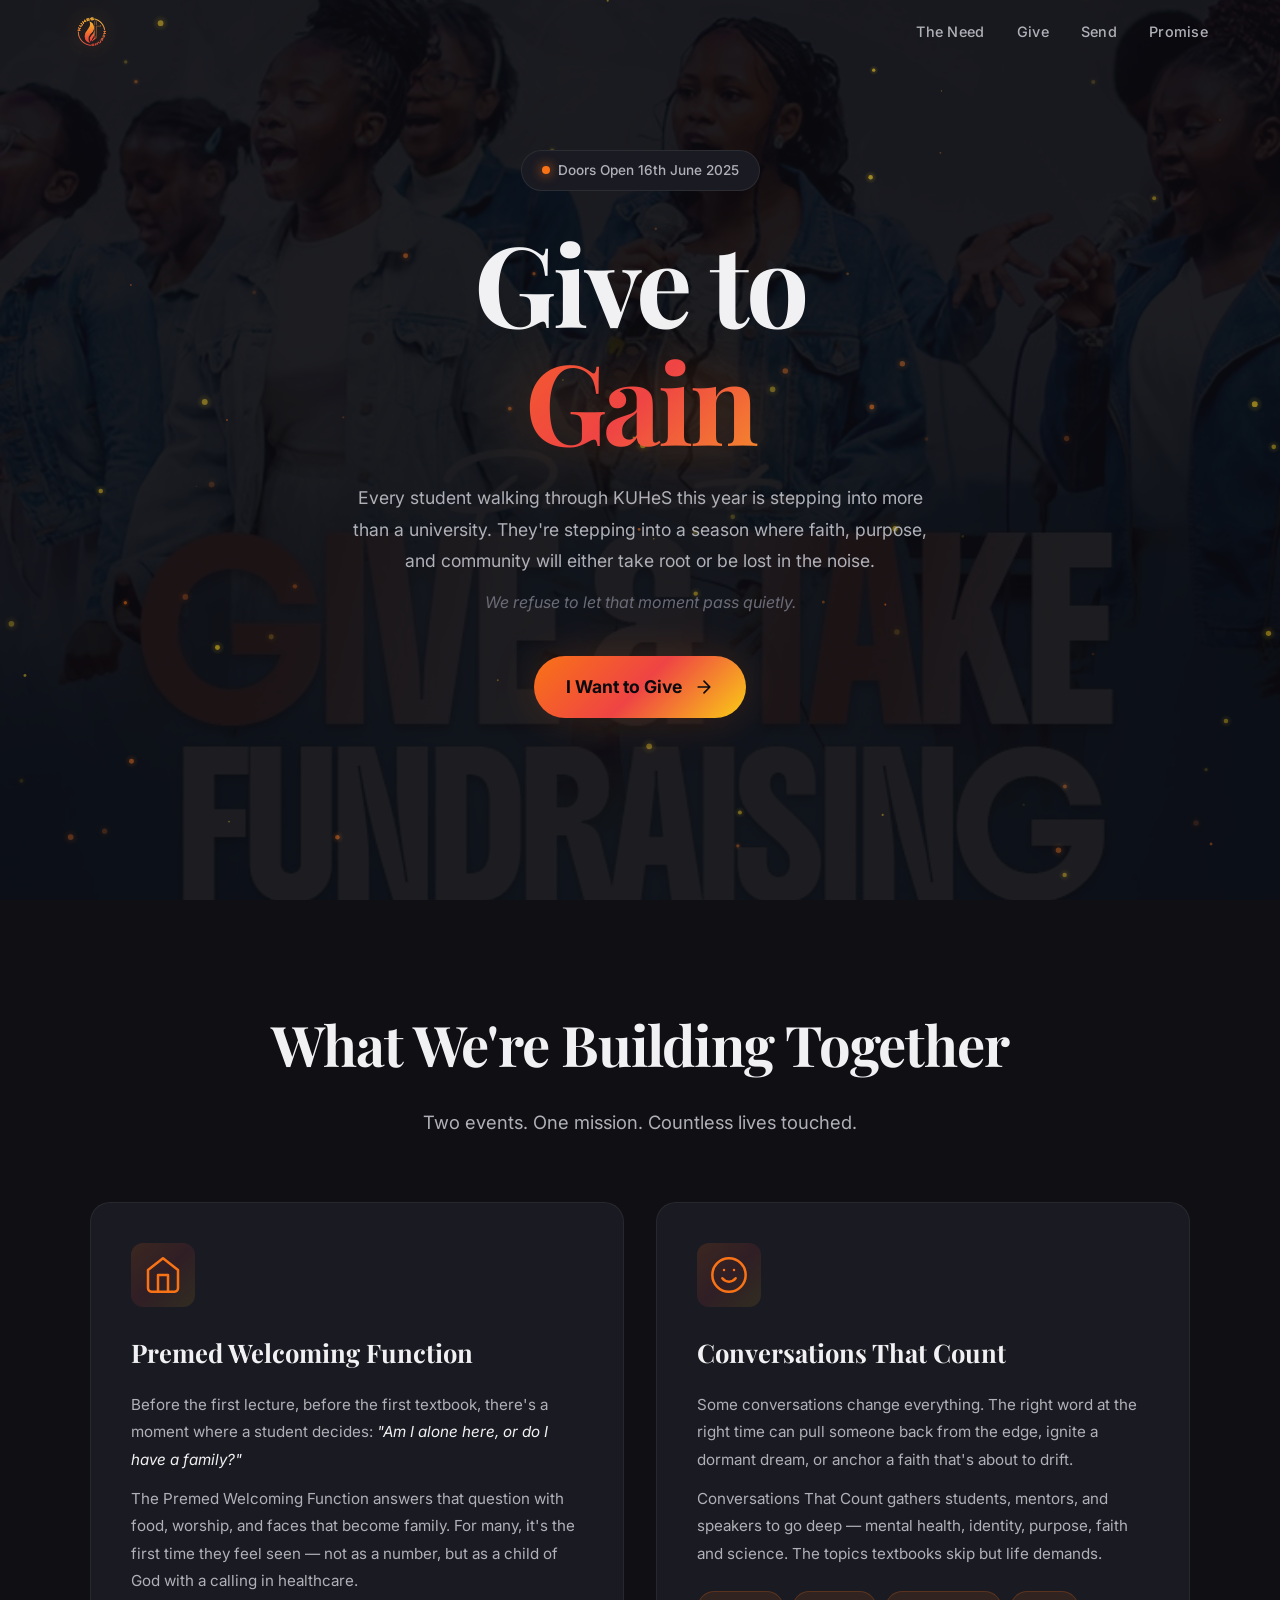
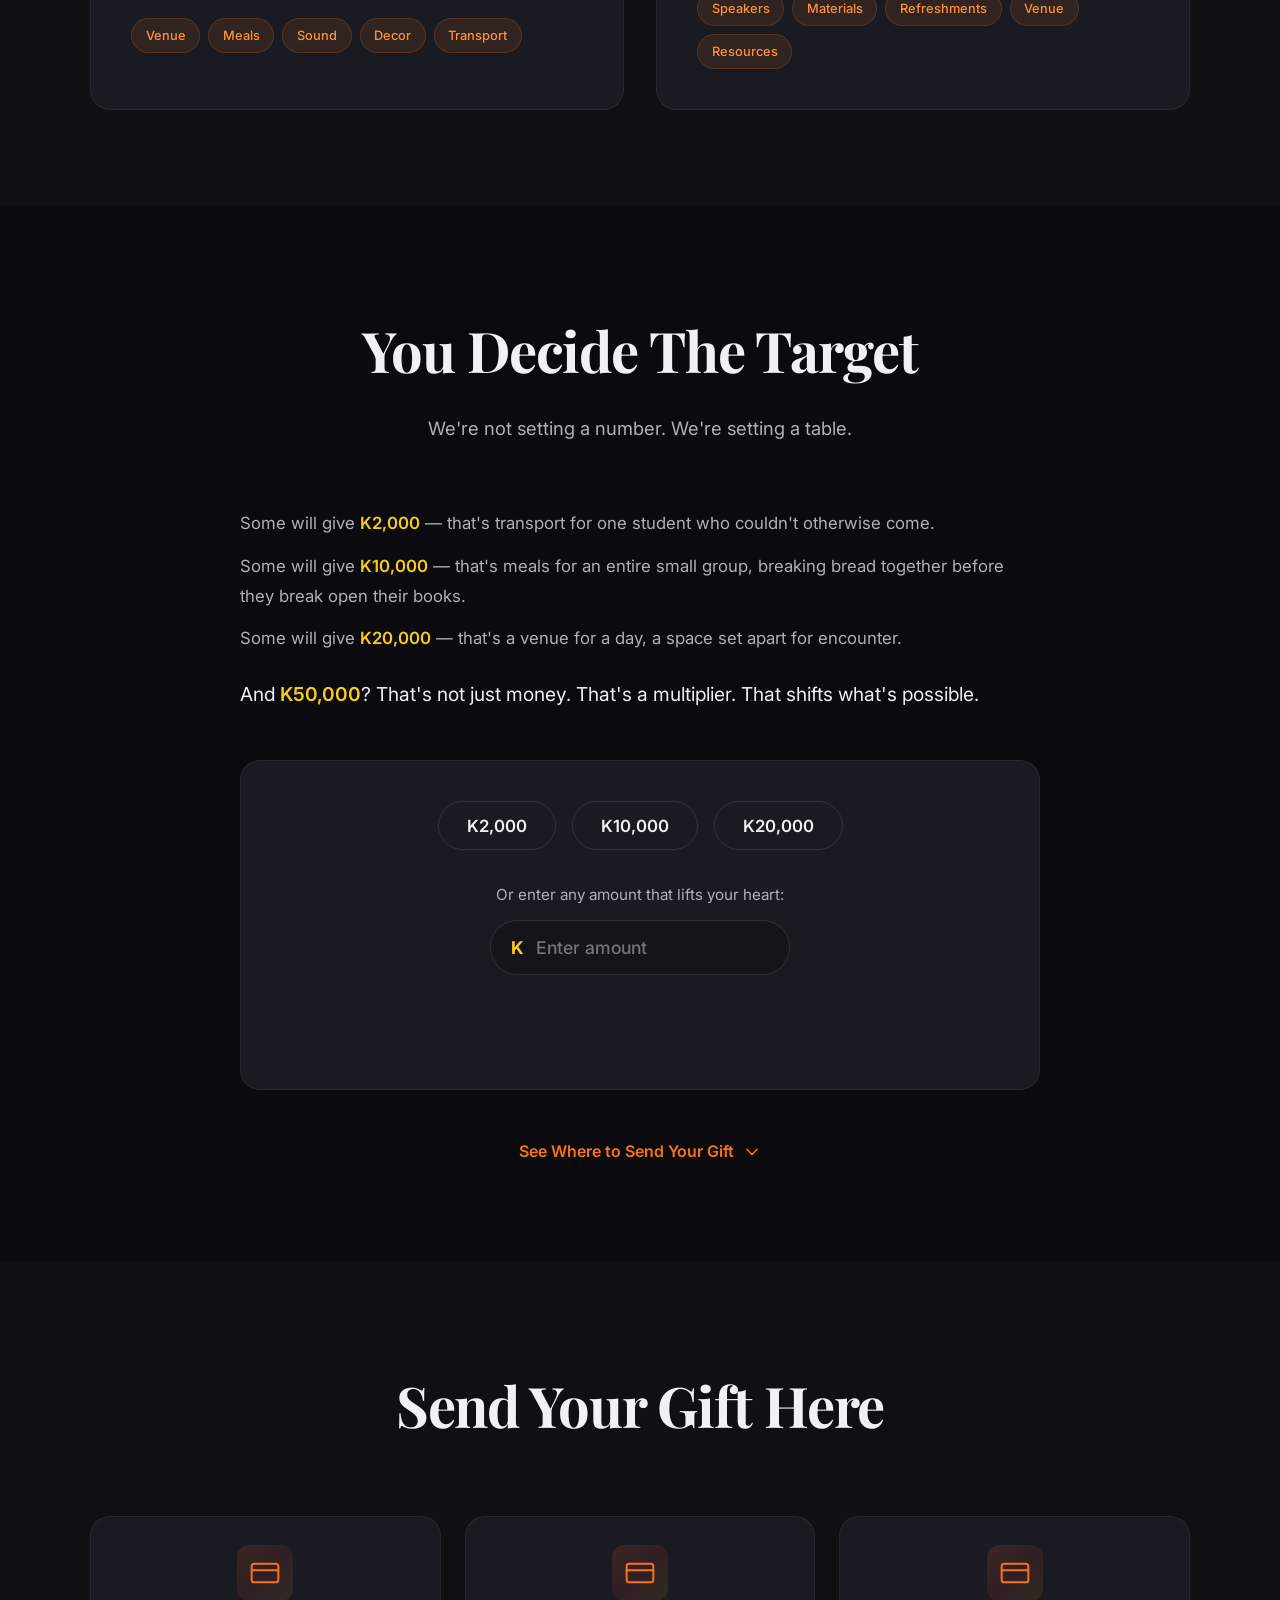
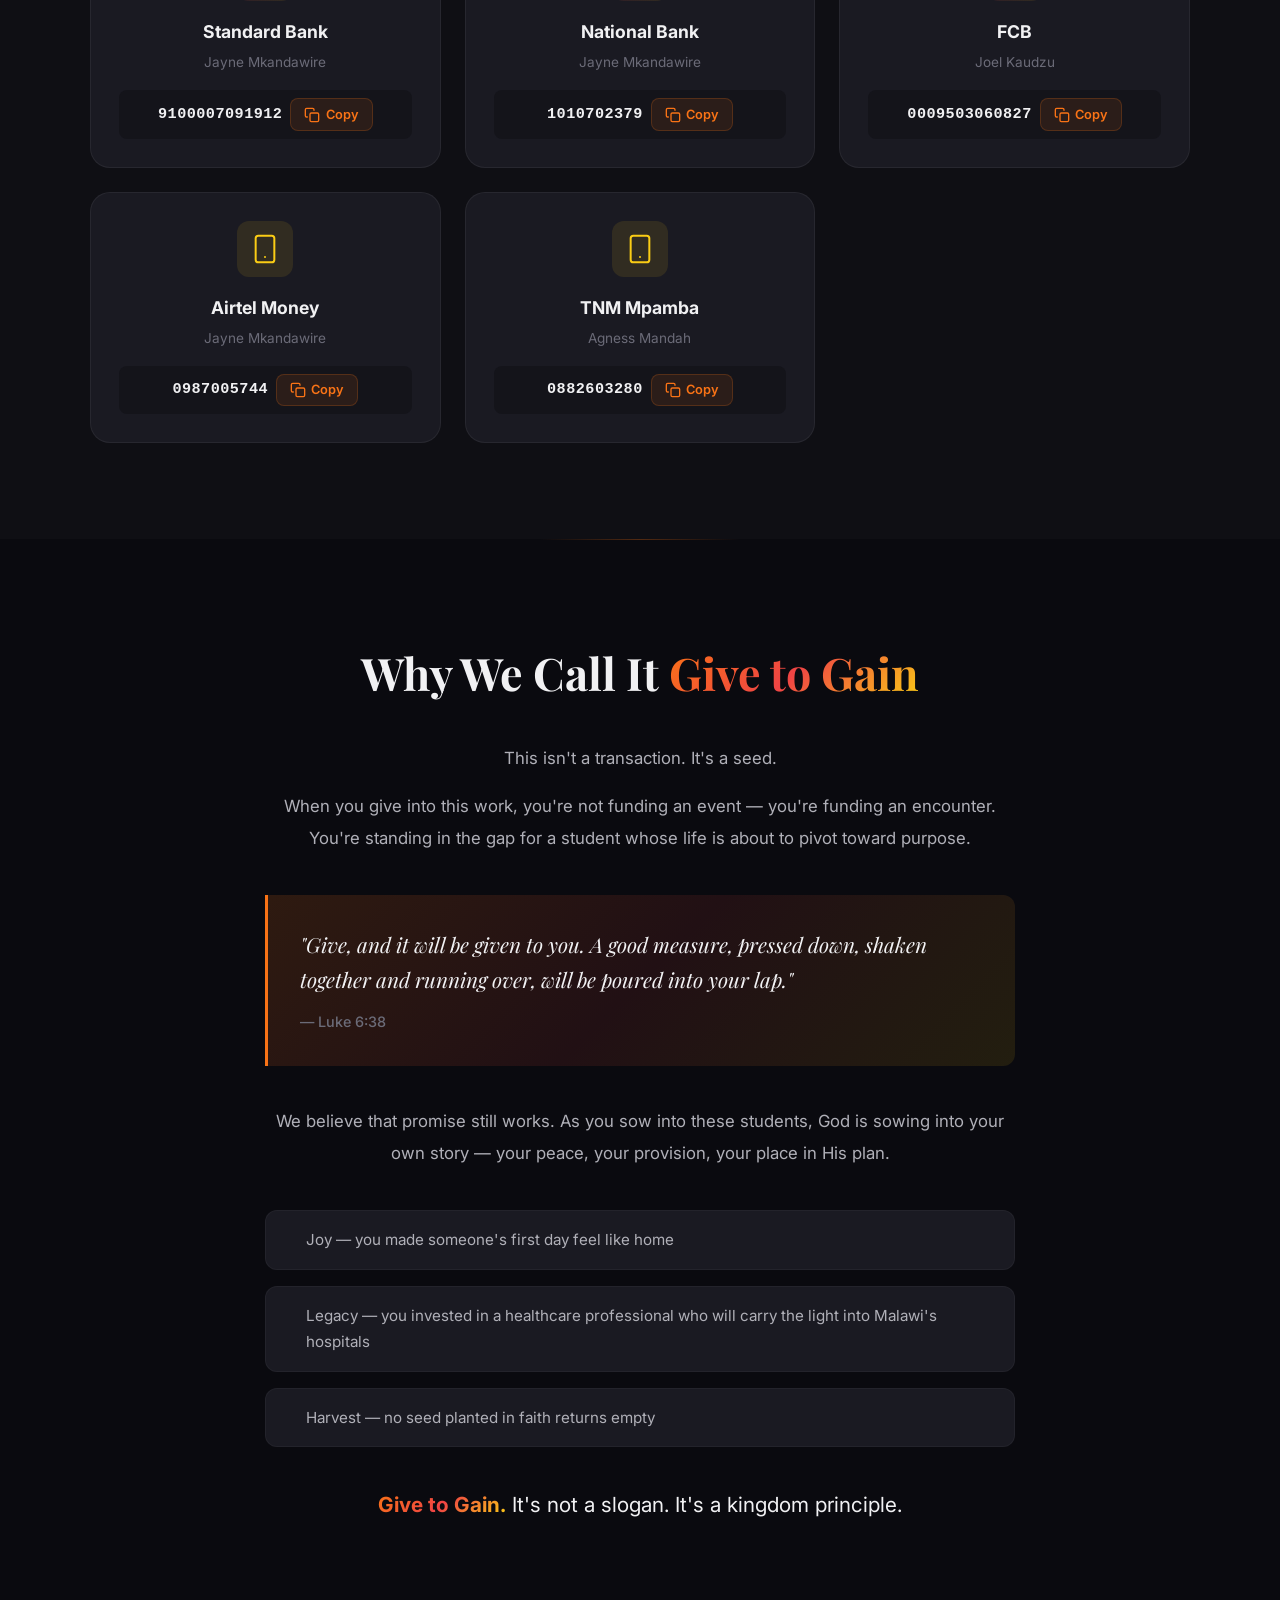
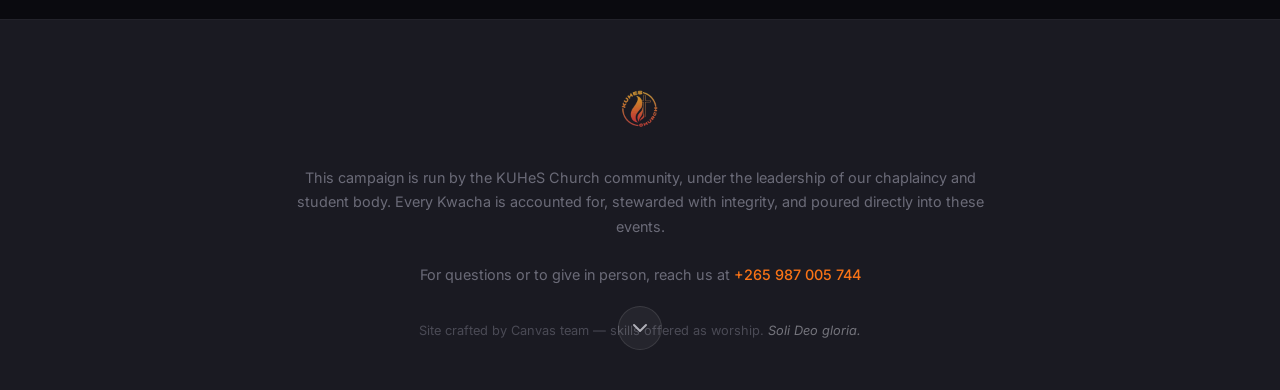
==== commit 0761fcc3: "ahaa" ====
--- a/index.html
+++ b/index.html
@@ -118,12 +118,12 @@
                         <polyline points="9 22 9 12 15 12 15 22"/>
                     </svg>
                 </div>
-                <h3 class="card-title">Premed Welcome Function</h3>
+                <h3 class="card-title">Premed Welcoming Function</h3>
                 <p class="card-body">
                     Before the first lecture, before the first textbook, there's a moment where a student decides: <em>"Am I alone here, or do I have a family?"</em>
                 </p>
                 <p class="card-body">
-                    The Premed Welcome Function answers that question with food, worship, and faces that become family. For many, it's the first time they feel seen — not as a number, but as a child of God with a calling in healthcare.
+                    The Premed Welcoming Function answers that question with food, worship, and faces that become family. For many, it's the first time they feel seen — not as a number, but as a child of God with a calling in healthcare.
                 </p>
                 <div class="card-needs">
                     <span class="need-tag">Venue</span>
@@ -325,9 +325,9 @@
             </div>
             <p class="promise-body">We believe that promise still works. As you sow into these students, God is sowing into your own story — your peace, your provision, your place in His plan.</p>
             <div class="promise-gains">
-                <div class="gain-item"><span class="gain-icon">🕊️</span><span>Joy — you made someone's first day feel like home</span></div>
-                <div class="gain-item"><span class="gain-icon">🏥</span><span>Legacy — you invested in a healthcare professional who will carry the light into Malawi's hospitals</span></div>
-                <div class="gain-item"><span class="gain-icon">🌾</span><span>Harvest — no seed planted in faith returns empty</span></div>
+                <div class="gain-item"><span class="gain-icon"></span><span>Joy — you made someone's first day feel like home</span></div>
+                <div class="gain-item"><span class="gain-icon"></span><span>Legacy — you invested in a healthcare professional who will carry the light into Malawi's hospitals</span></div>
+                <div class="gain-item"><span class="gain-icon"></span><span>Harvest — no seed planted in faith returns empty</span></div>
             </div>
             <p class="promise-tagline"><strong>Give to Gain.</strong> It's not a slogan. It's a kingdom principle.</p>
         </div>
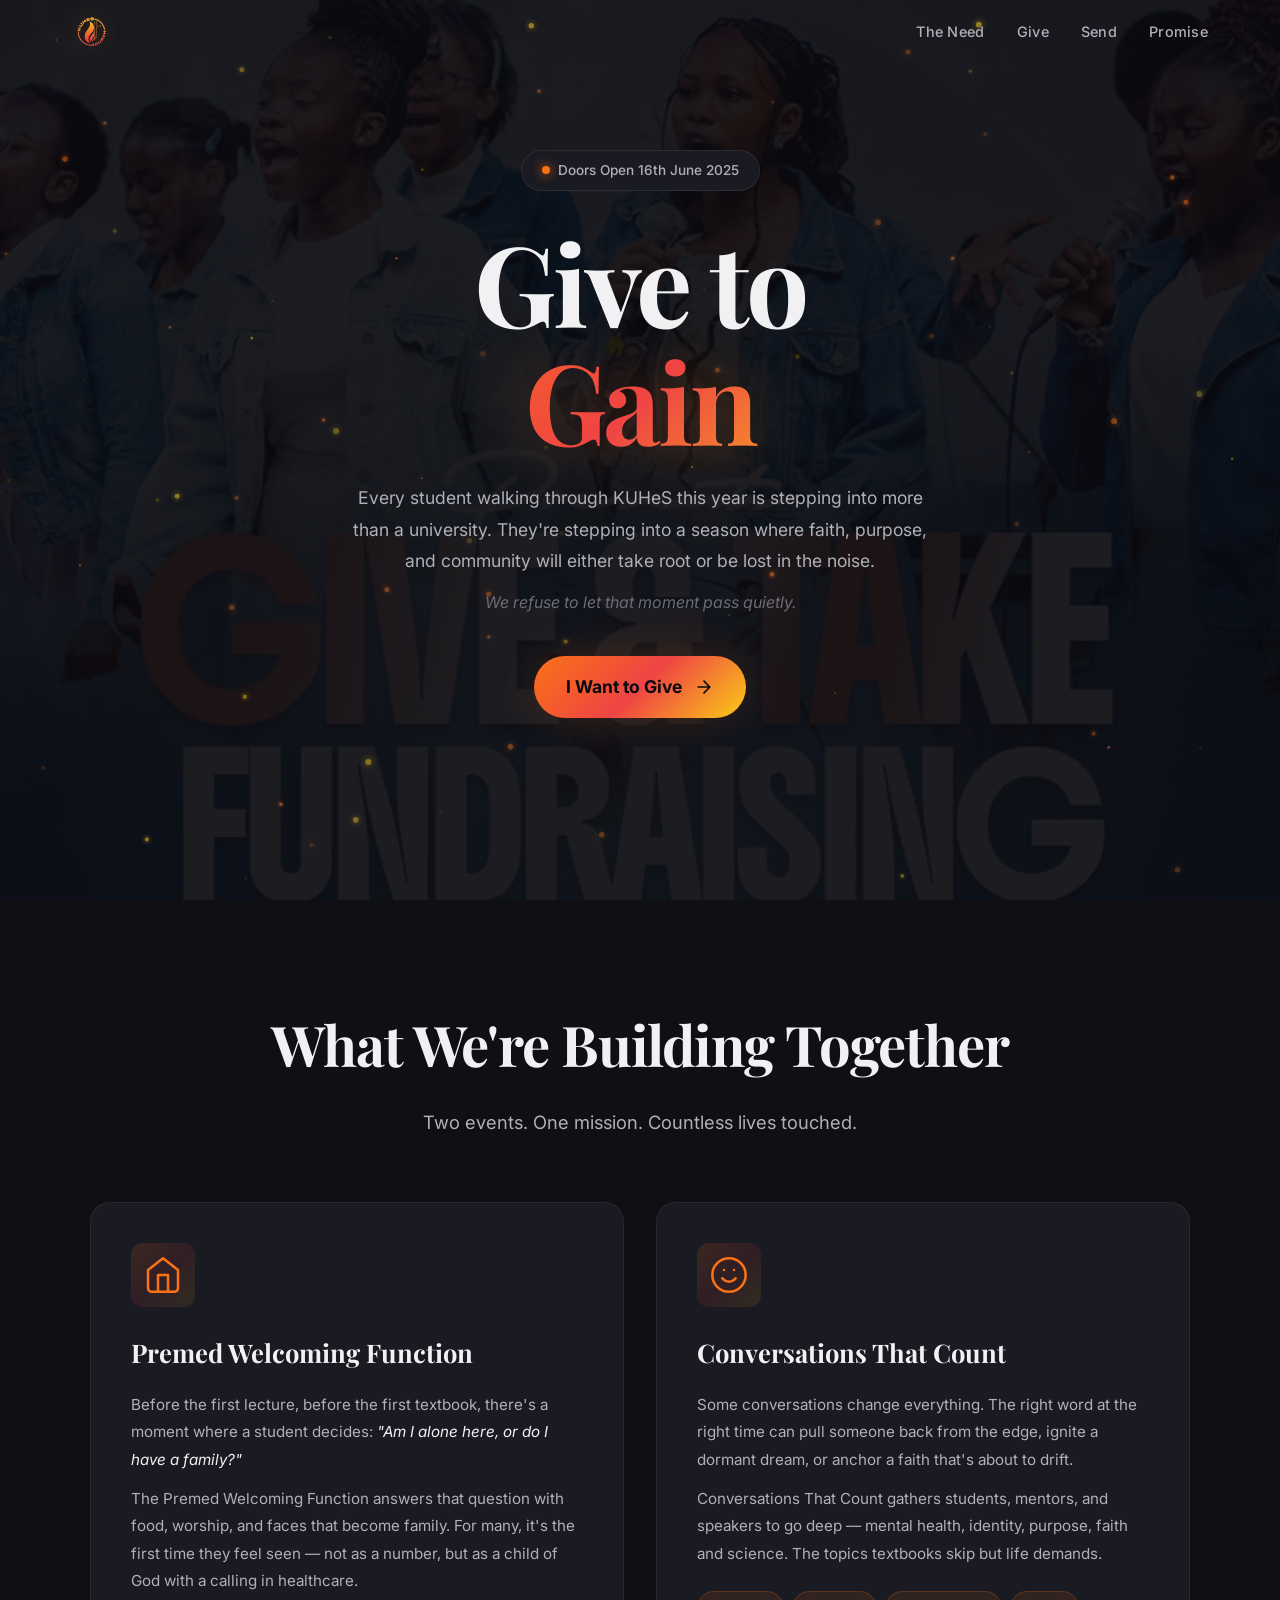
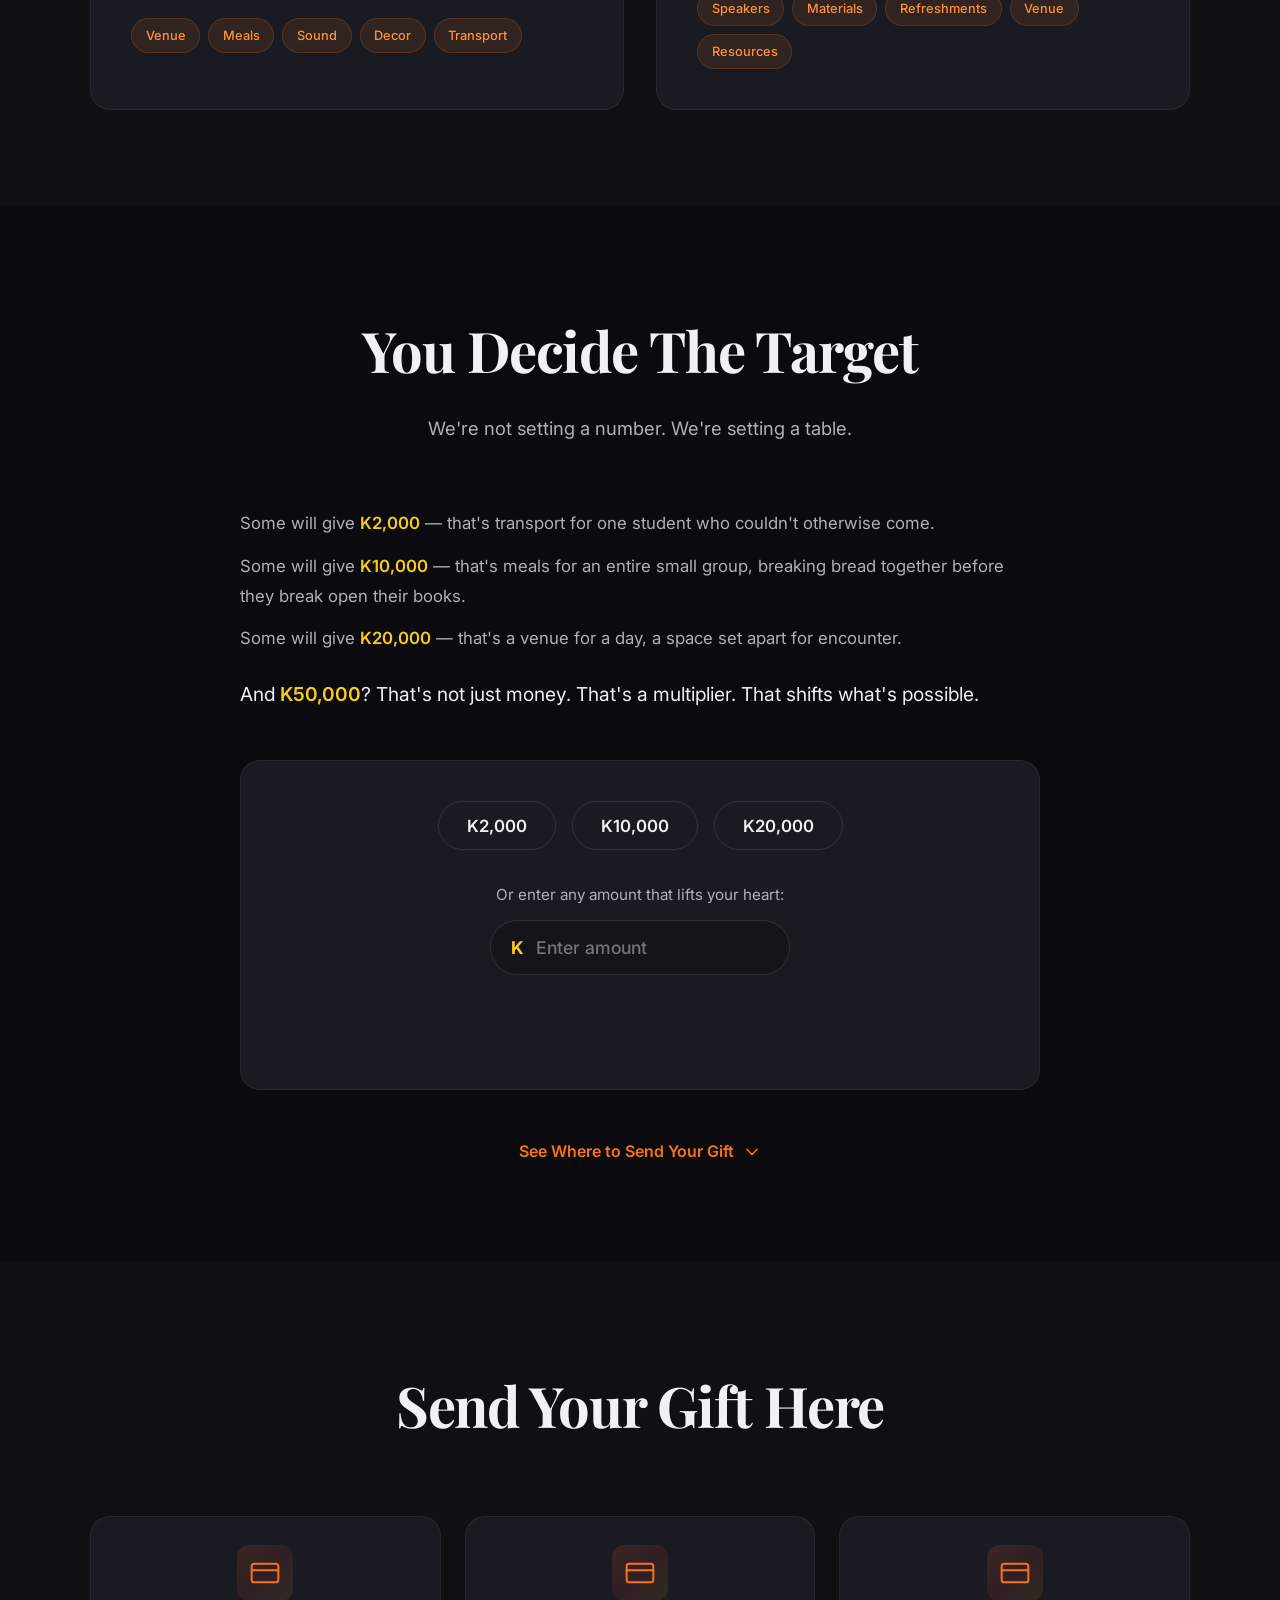
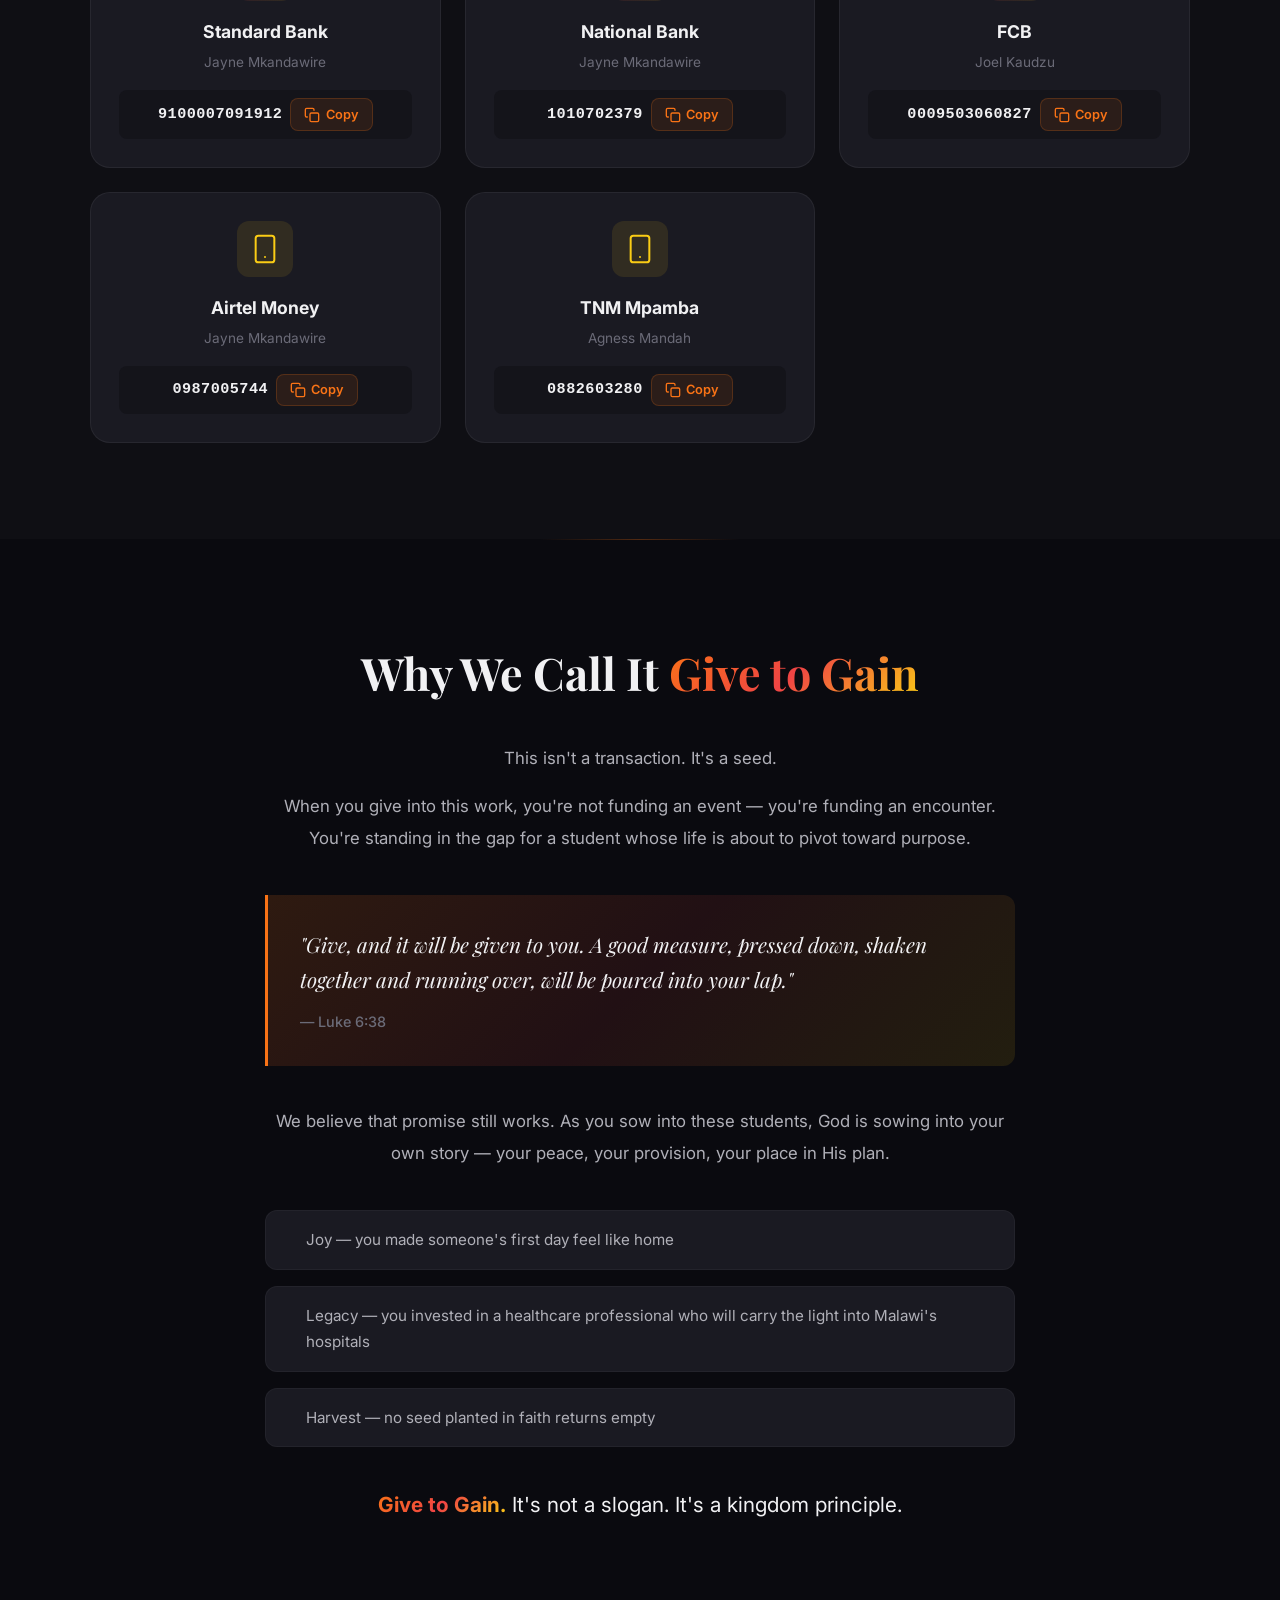
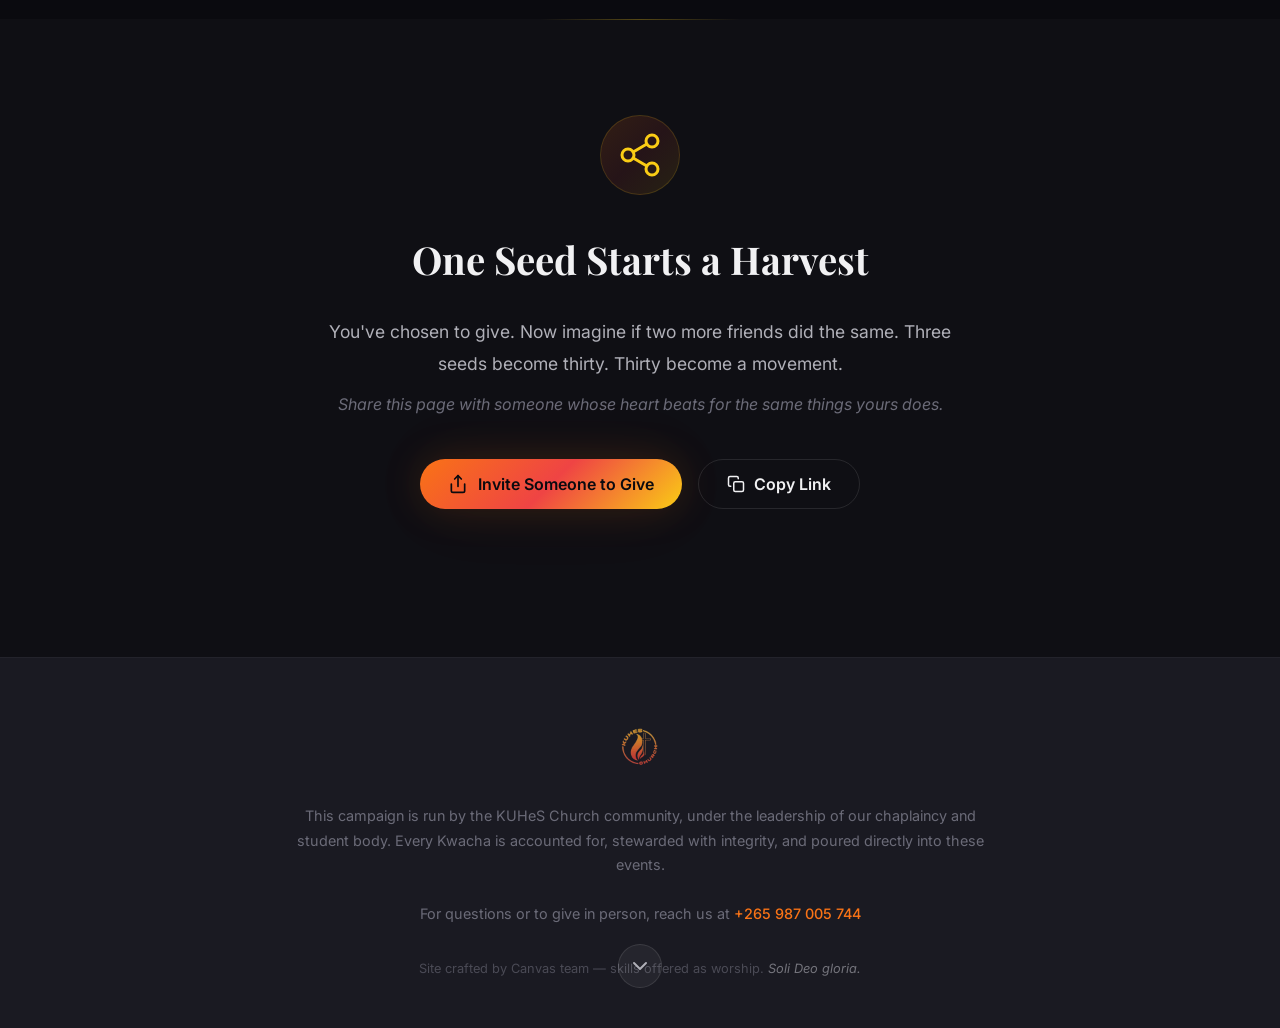
==== commit 323d8e6a: "Add share button, invite section, OG image assets" ====
--- a/index.html
+++ b/index.html
@@ -333,6 +333,47 @@
         </div>
     </section>
 
+
+        <!-- SECTION: INVITE OTHERS -->
+    <section class="invite" id="invite">
+        <div class="invite-inner reveal">
+            <div class="invite-icon">
+                <svg width="48" height="48" viewBox="0 0 24 24" fill="none" stroke="currentColor" stroke-width="1.5" stroke-linecap="round" stroke-linejoin="round">
+                    <circle cx="18" cy="5" r="3"/>
+                    <circle cx="6" cy="12" r="3"/>
+                    <circle cx="18" cy="19" r="3"/>
+                    <line x1="8.59" y1="13.51" x2="15.42" y2="17.49"/>
+                    <line x1="15.41" y1="6.51" x2="8.59" y2="10.49"/>
+                </svg>
+            </div>
+            <h2 class="invite-title">One Seed Starts a Harvest</h2>
+            <p class="invite-body">
+                You've chosen to give. Now imagine if two more friends did the same. Three seeds become thirty. Thirty become a movement.
+            </p>
+            <p class="invite-body-secondary">
+                Share this page with someone whose heart beats for the same things yours does.
+            </p>
+            <div class="invite-actions">
+                <button class="share-btn" id="shareBtn">
+                    <svg width="20" height="20" viewBox="0 0 24 24" fill="none" stroke="currentColor" stroke-width="2" stroke-linecap="round" stroke-linejoin="round">
+                        <path d="M4 12v8a2 2 0 0 0 2 2h12a2 2 0 0 0 2-2v-8"/>
+                        <polyline points="16 6 12 2 8 6"/>
+                        <line x1="12" y1="2" x2="12" y2="15"/>
+                    </svg>
+                    <span>Invite Someone to Give</span>
+                </button>
+                <button class="copy-link-btn" id="copyLinkBtn">
+                    <svg width="18" height="18" viewBox="0 0 24 24" fill="none" stroke="currentColor" stroke-width="2" stroke-linecap="round" stroke-linejoin="round">
+                        <rect x="9" y="9" width="13" height="13" rx="2" ry="2"/>
+                        <path d="M5 15H4a2 2 0 0 1-2-2V4a2 2 0 0 1 2-2h9a2 2 0 0 1 2 2v1"/>
+                    </svg>
+                    <span>Copy Link</span>
+                </button>
+            </div>
+            <p class="invite-confirmation" id="inviteConfirmation"></p>
+        </div>
+    </section>
+
     <!-- SECTION 6: FOOTER -->
     <footer class="footer">
         <div class="footer-inner">
--- a/css/style.css
+++ b/css/style.css
@@ -1084,6 +1084,123 @@
     color: var(--text-secondary);
 }
 
+/* --- INVITE SECTION --- */
+.invite {
+    background: var(--bg-primary);
+    position: relative;
+}
+
+.invite::before {
+    content: '';
+    position: absolute;
+    top: 0;
+    left: 50%;
+    transform: translateX(-50%);
+    width: 200px;
+    height: 1px;
+    background: linear-gradient(90deg, transparent, rgba(250, 204, 21, 0.3), transparent);
+}
+
+.invite-inner {
+    max-width: 650px;
+    margin: 0 auto;
+    text-align: center;
+}
+
+.invite-icon {
+    width: 80px;
+    height: 80px;
+    border-radius: 50%;
+    background: var(--gradient-flame-subtle);
+    display: flex;
+    align-items: center;
+    justify-content: center;
+    margin: 0 auto 2rem;
+    color: var(--flame-gold);
+    border: 1px solid rgba(250, 204, 21, 0.15);
+}
+
+.invite-title {
+    font-family: var(--font-display);
+    font-size: clamp(1.8rem, 5vw, 2.4rem);
+    font-weight: 700;
+    color: var(--text-primary);
+    margin-bottom: 1.5rem;
+}
+
+.invite-body {
+    font-size: 1.1rem;
+    color: var(--text-secondary);
+    line-height: 1.8;
+    margin-bottom: 0.75rem;
+}
+
+.invite-body-secondary {
+    font-size: 1rem;
+    color: var(--text-muted);
+    font-style: italic;
+    margin-bottom: 2.5rem;
+}
+
+.invite-actions {
+    display: flex;
+    flex-wrap: wrap;
+    gap: 1rem;
+    justify-content: center;
+    margin-bottom: 1.5rem;
+}
+
+.share-btn,
+.copy-link-btn {
+    display: inline-flex;
+    align-items: center;
+    gap: 0.6rem;
+    padding: 0.9rem 1.75rem;
+    border-radius: 50px;
+    font-size: 1rem;
+    font-weight: 600;
+    cursor: pointer;
+    transition: all var(--transition-bounce);
+    font-family: var(--font-sans);
+    border: none;
+}
+
+.share-btn {
+    background: var(--gradient-flame);
+    color: #0a0a0f;
+    box-shadow: var(--shadow-glow);
+}
+
+.share-btn:hover {
+    transform: scale(1.05);
+    box-shadow: 0 0 50px rgba(249, 115, 22, 0.35), 0 0 90px rgba(249, 115, 22, 0.1);
+}
+
+.copy-link-btn {
+    background: transparent;
+    border: 1px solid rgba(255, 255, 255, 0.1);
+    color: var(--text-primary);
+}
+
+.copy-link-btn:hover {
+    border-color: var(--flame-orange);
+    background: rgba(249, 115, 22, 0.05);
+    transform: scale(1.03);
+}
+
+.share-btn svg,
+.copy-link-btn svg {
+    flex-shrink: 0;
+}
+
+.invite-confirmation {
+    min-height: 28px;
+    font-size: 0.9rem;
+    color: var(--flame-gold);
+    font-weight: 500;
+    transition: opacity 0.3s;
+}
+
 /* --- RESPONSIVE --- */
 @media (max-width: 768px) {
     section {
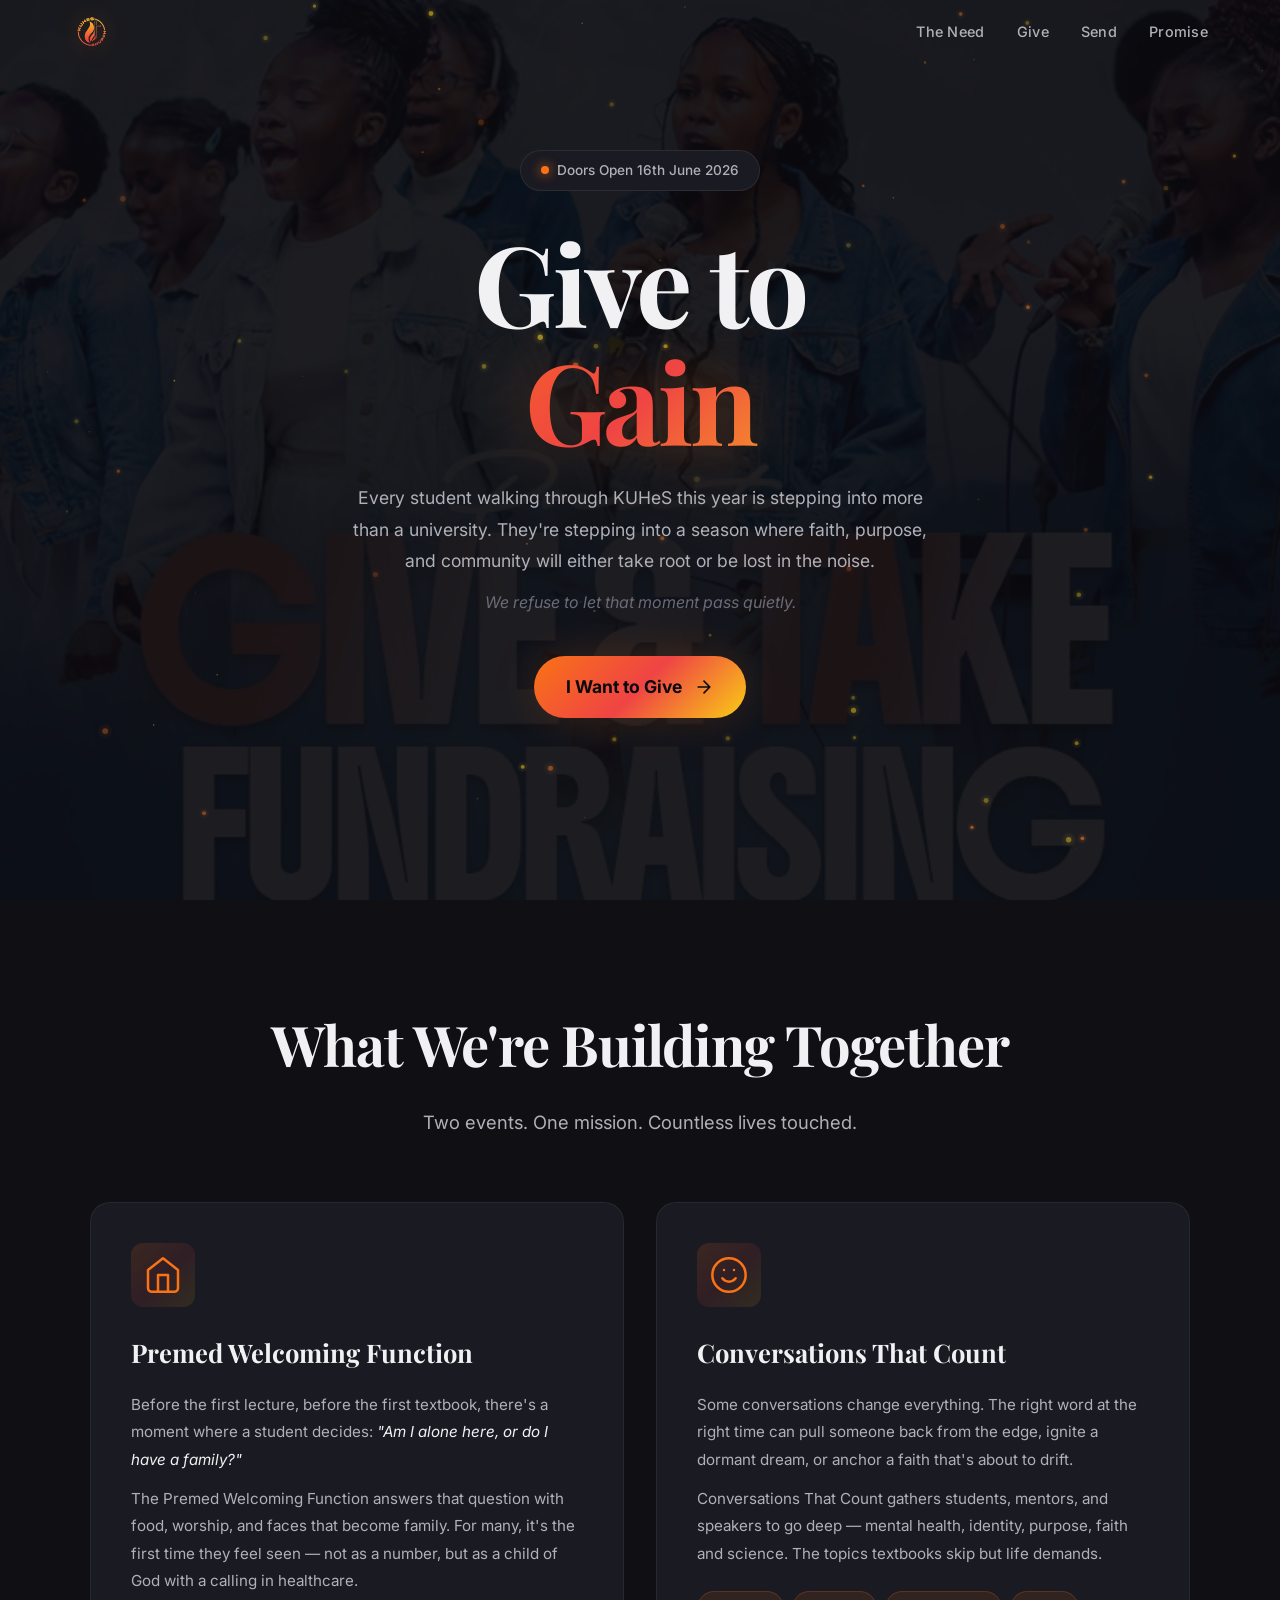
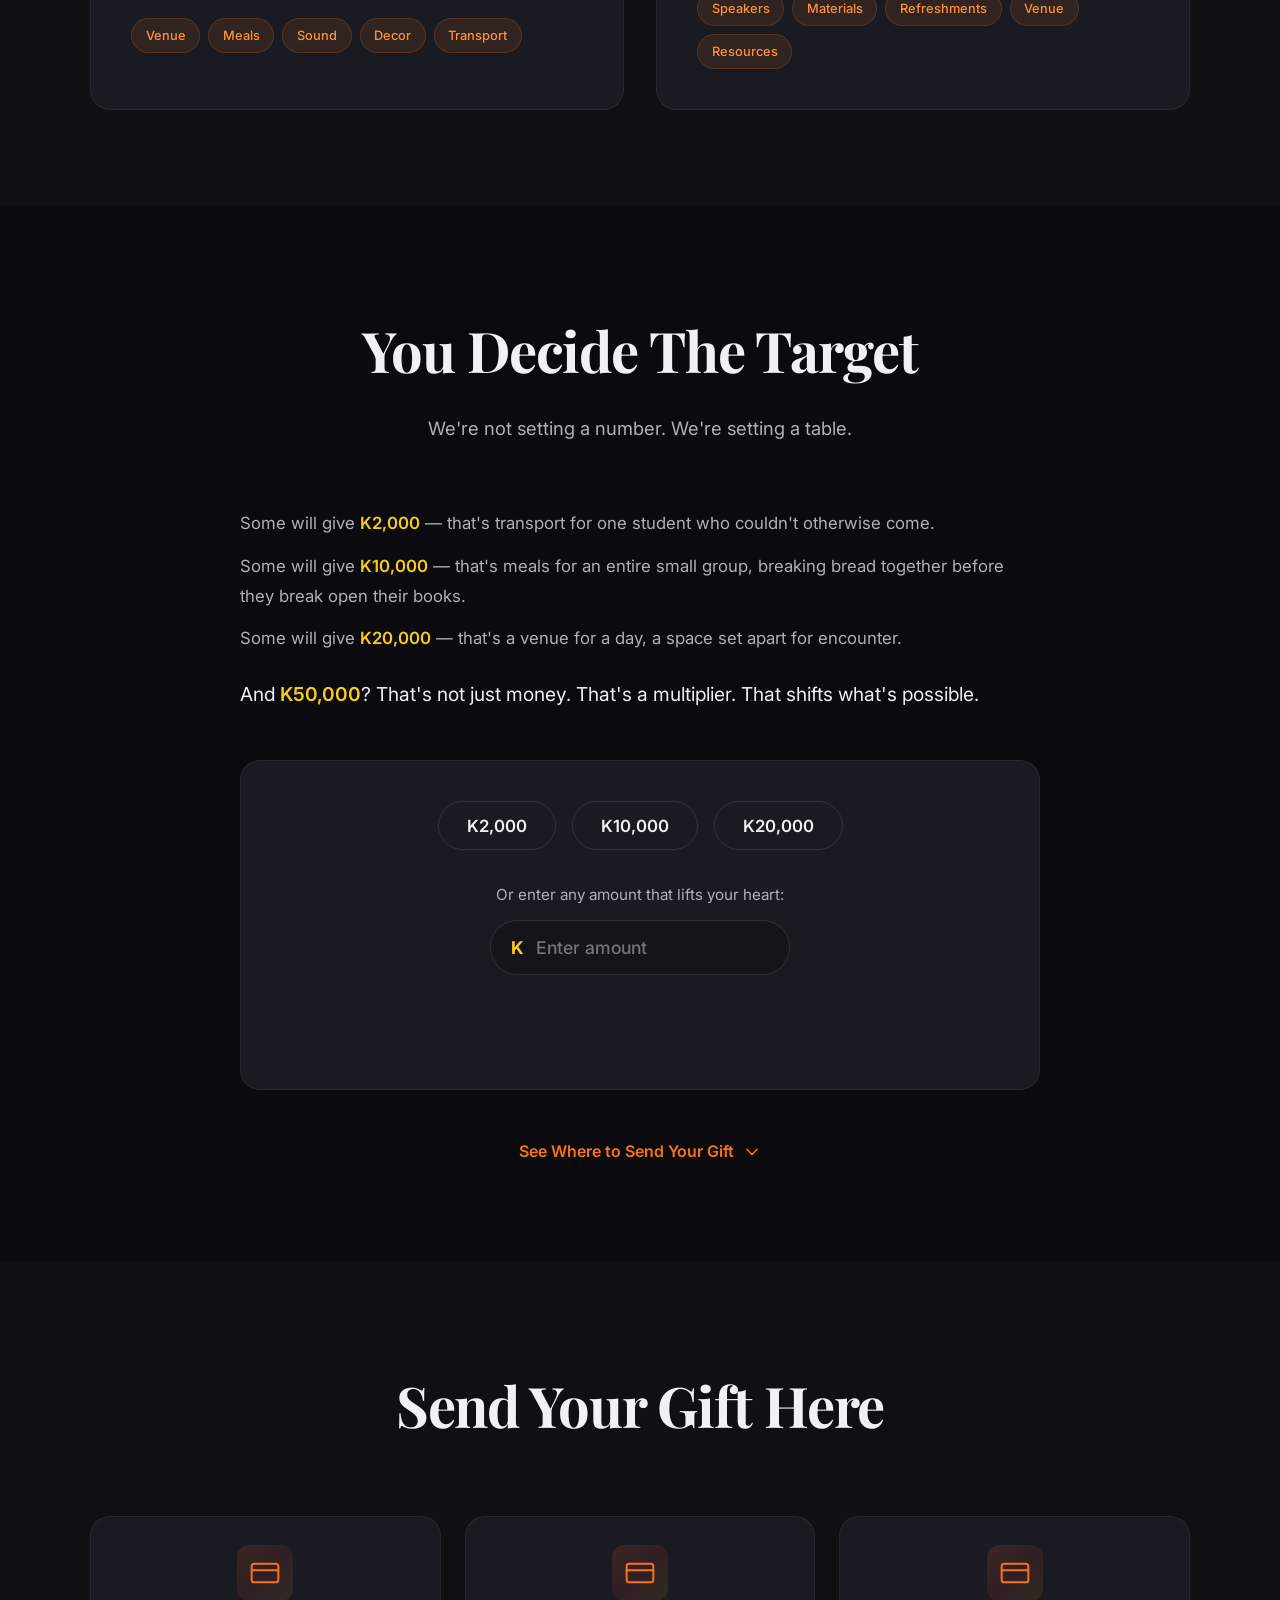
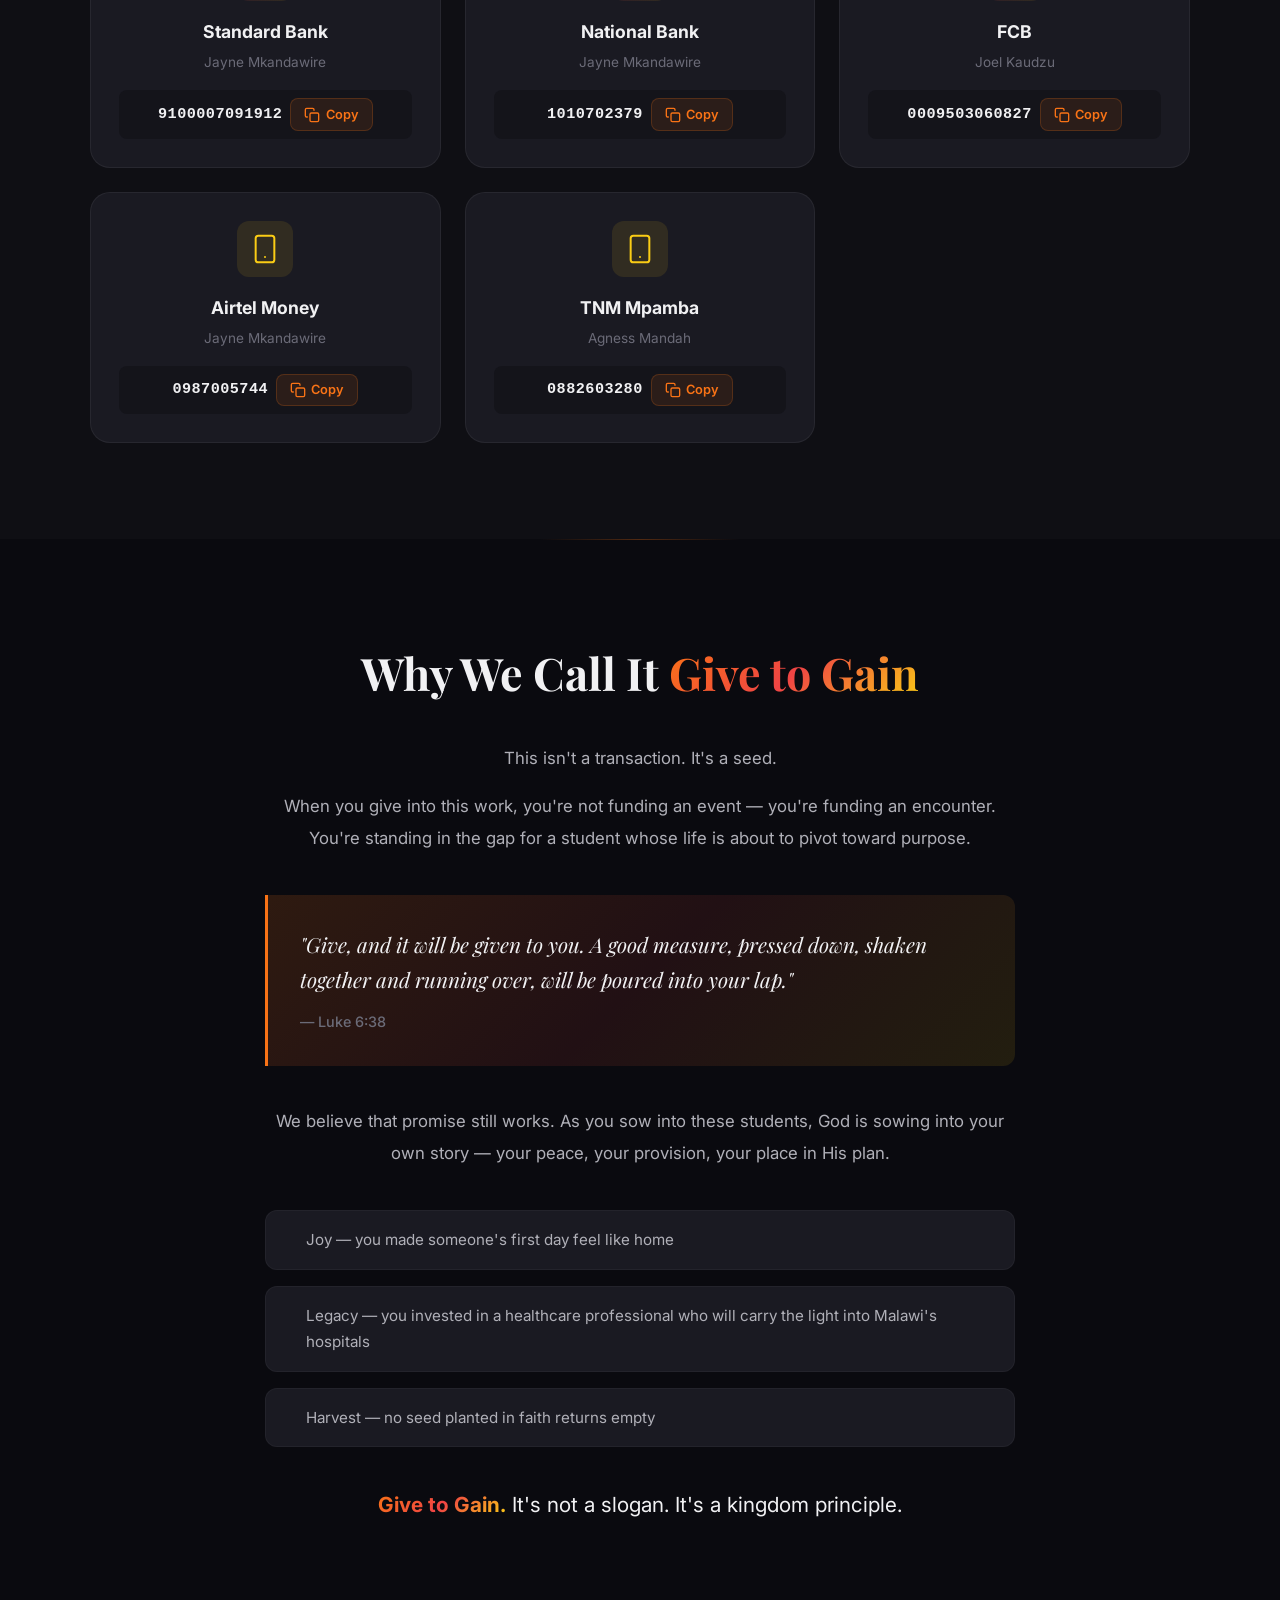
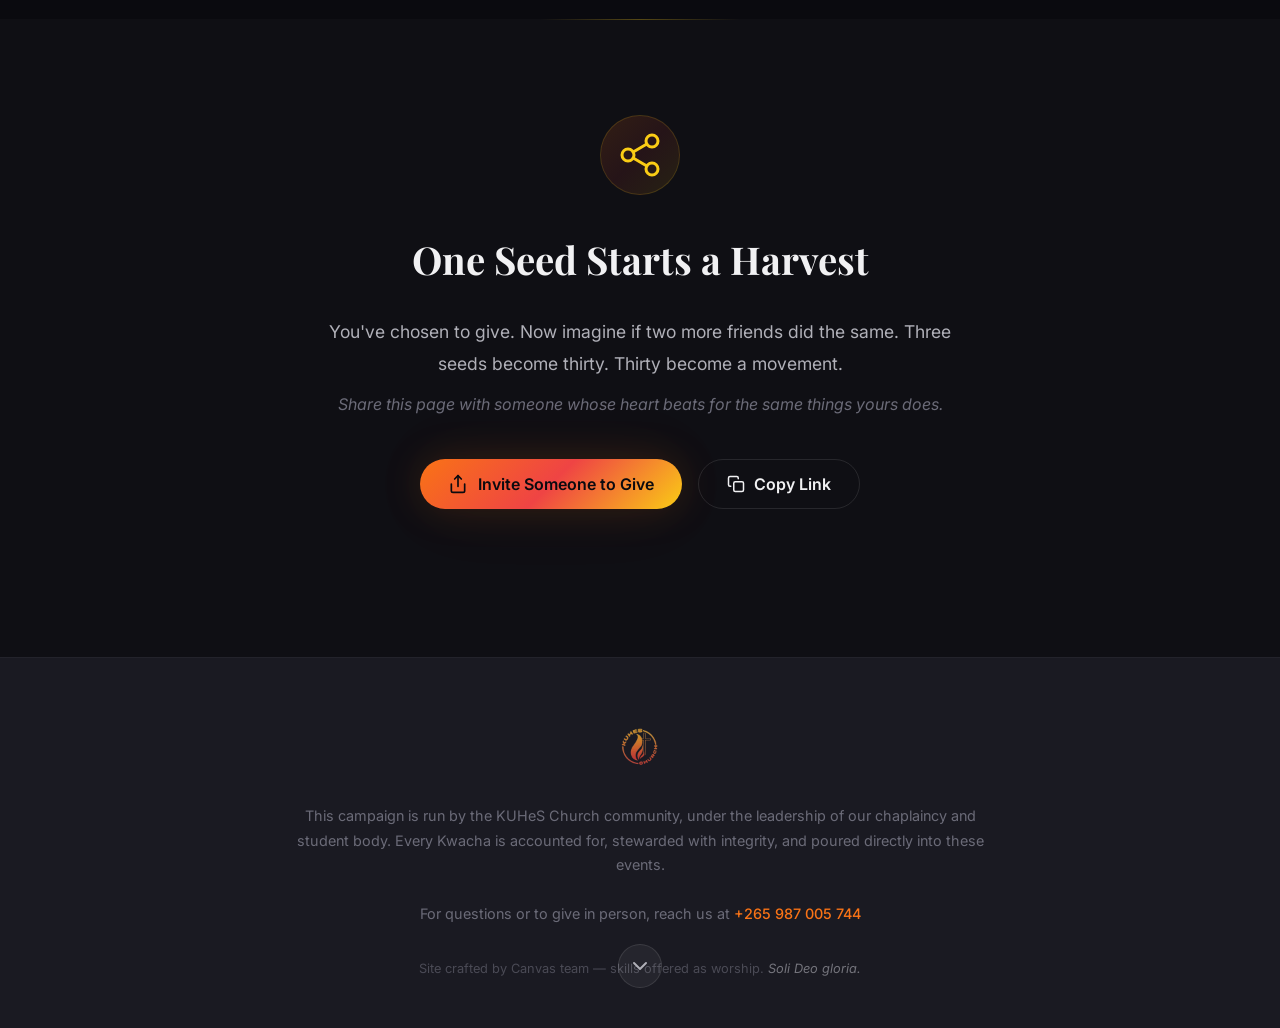
==== commit 198e1090: "give to gain" ====
--- a/index.html
+++ b/index.html
@@ -3,28 +3,28 @@
 <head>
     <meta charset="UTF-8">
     <meta name="viewport" content="width=device-width, initial-scale=1.0, maximum-scale=1.0, user-scalable=no">
-    <meta name="description" content="Give to Gain — KUHeS Church 2025. Help us create a warm, impactful first experience for every student walking through KUHeS this year.">
+    <meta name="description" content="Give to Gain — KUHeS Church 2026. Help us create a warm, impactful first experience for every student walking through KUHeS this year.">
     
     <!-- Open Graph / Social Preview -->
-    <meta property="og:title" content="Give to Gain — KUHeS Church 2025">
+    <meta property="og:title" content="Give to Gain — KUHeS Church 2026">
     <meta property="og:description" content="Two events. One mission. Countless lives touched. Give what lifts your heart.">
     <meta property="og:type" content="website">
     <meta property="og:image" content="https://give-to-gain.netlify.app/assets/og-image.jpg">
     <meta property="og:image:width" content="1200">
     <meta property="og:image:height" content="630">
-    <meta property="og:image:alt" content="Give to Gain - KUHeS Church 2025 campaign">
+    <meta property="og:image:alt" content="Give to Gain - KUHeS Church 2026 campaign">
     <meta property="og:site_name" content="KUHeS Church">
     <meta property="og:locale" content="en_MW">
     
     <!-- Twitter Card -->
     <meta name="twitter:card" content="summary_large_image">
-    <meta name="twitter:title" content="Give to Gain — KUHeS Church 2025">
+    <meta name="twitter:title" content="Give to Gain — KUHeS Church 2026">
     <meta name="twitter:description" content="Two events. One mission. Countless lives touched. Give what lifts your heart.">
     <meta name="twitter:image" content="https://give-to-gain.netlify.app/assets/og-image.jpg">
-    <meta name="twitter:image:alt" content="Give to Gain - KUHeS Church 2025 campaign">
+    <meta name="twitter:image:alt" content="Give to Gain - KUHeS Church 2026 campaign">
     
     <meta name="theme-color" content="#0f0f14">
-    <title>Give to Gain | KUHeS Church 2025</title>
+    <title>Give to Gain | KUHeS Church 2026</title>
     <link rel="icon" type="image/svg+xml" href="favicon.svg">
     <link rel="preconnect" href="https://fonts.googleapis.com">
     <link rel="preconnect" href="https://fonts.gstatic.com" crossorigin>
@@ -80,7 +80,7 @@
         <div class="hero-content">
             <div class="hero-badge">
                 <span class="badge-dot"></span>
-                Doors Open 16th June 2025
+                Doors Open 16th June 2026
             </div>
             <h1 class="hero-title">
                 <span class="title-line">Give to</span>
